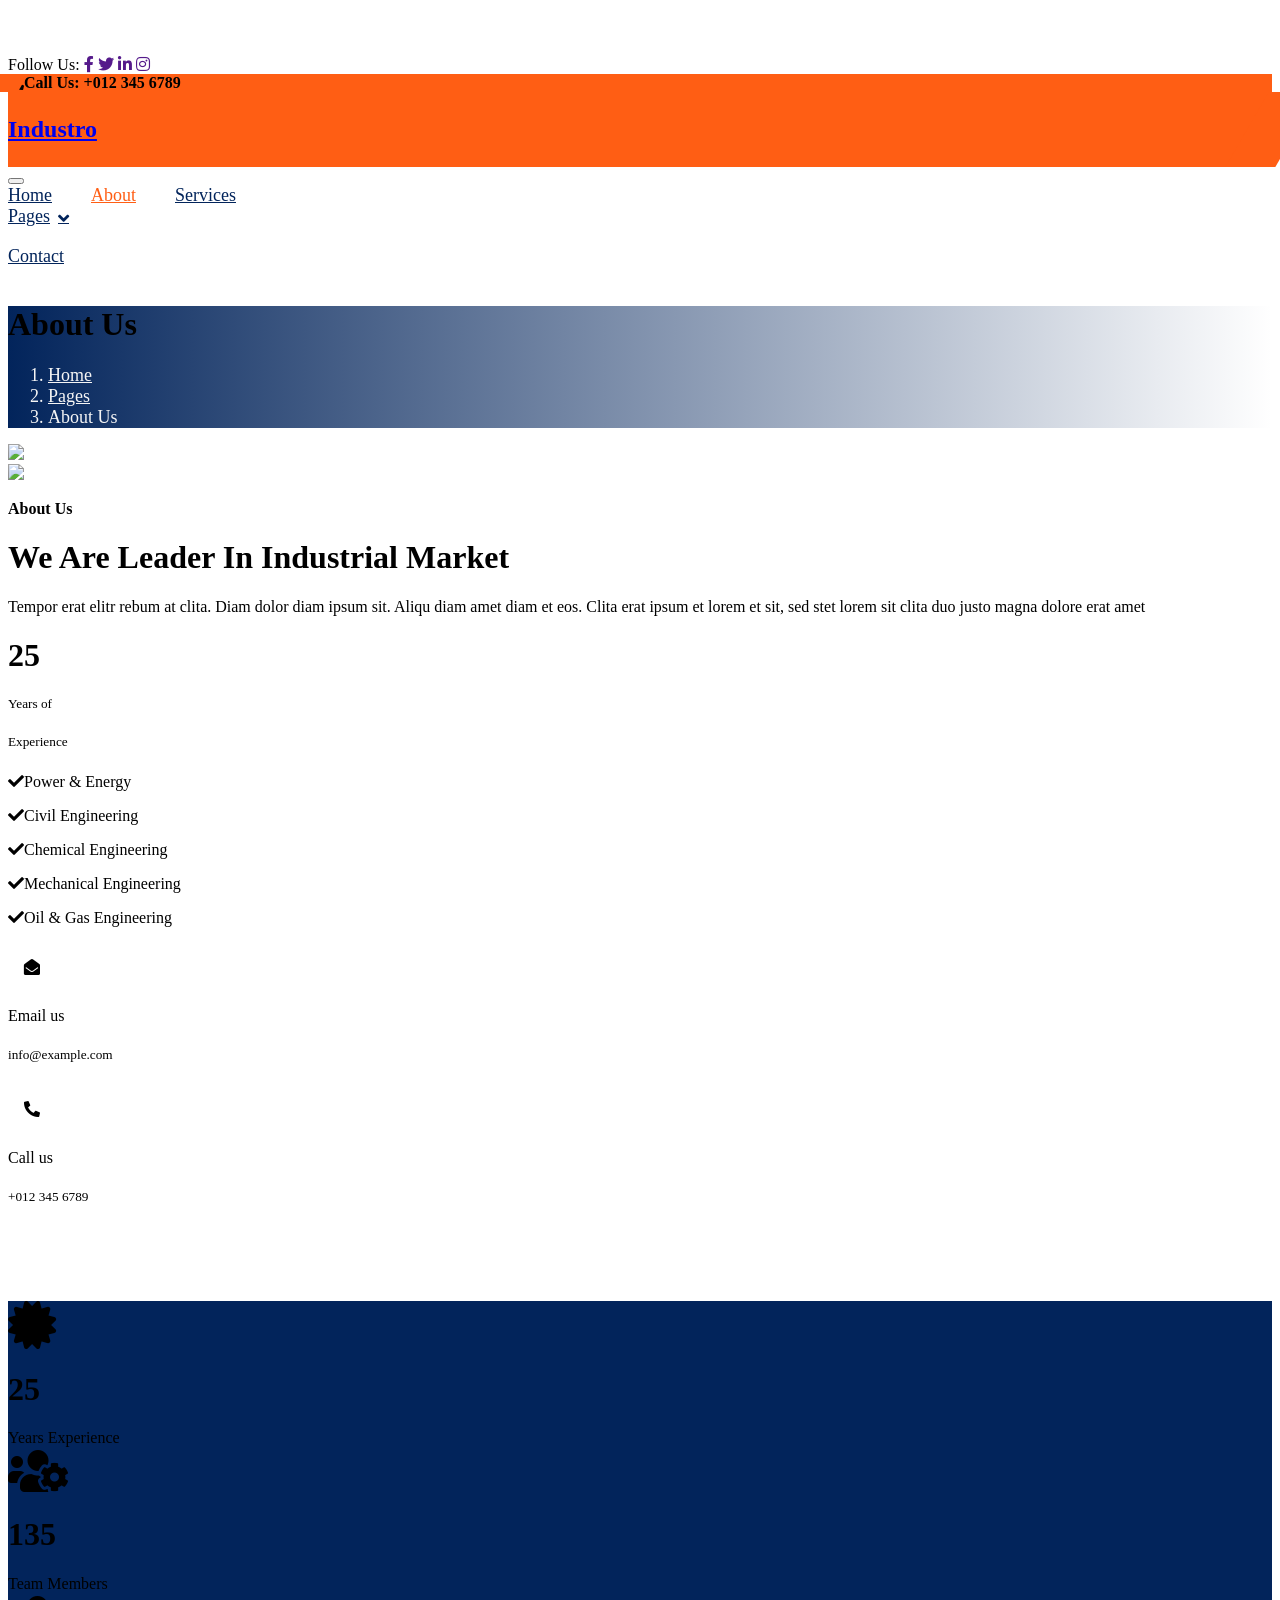
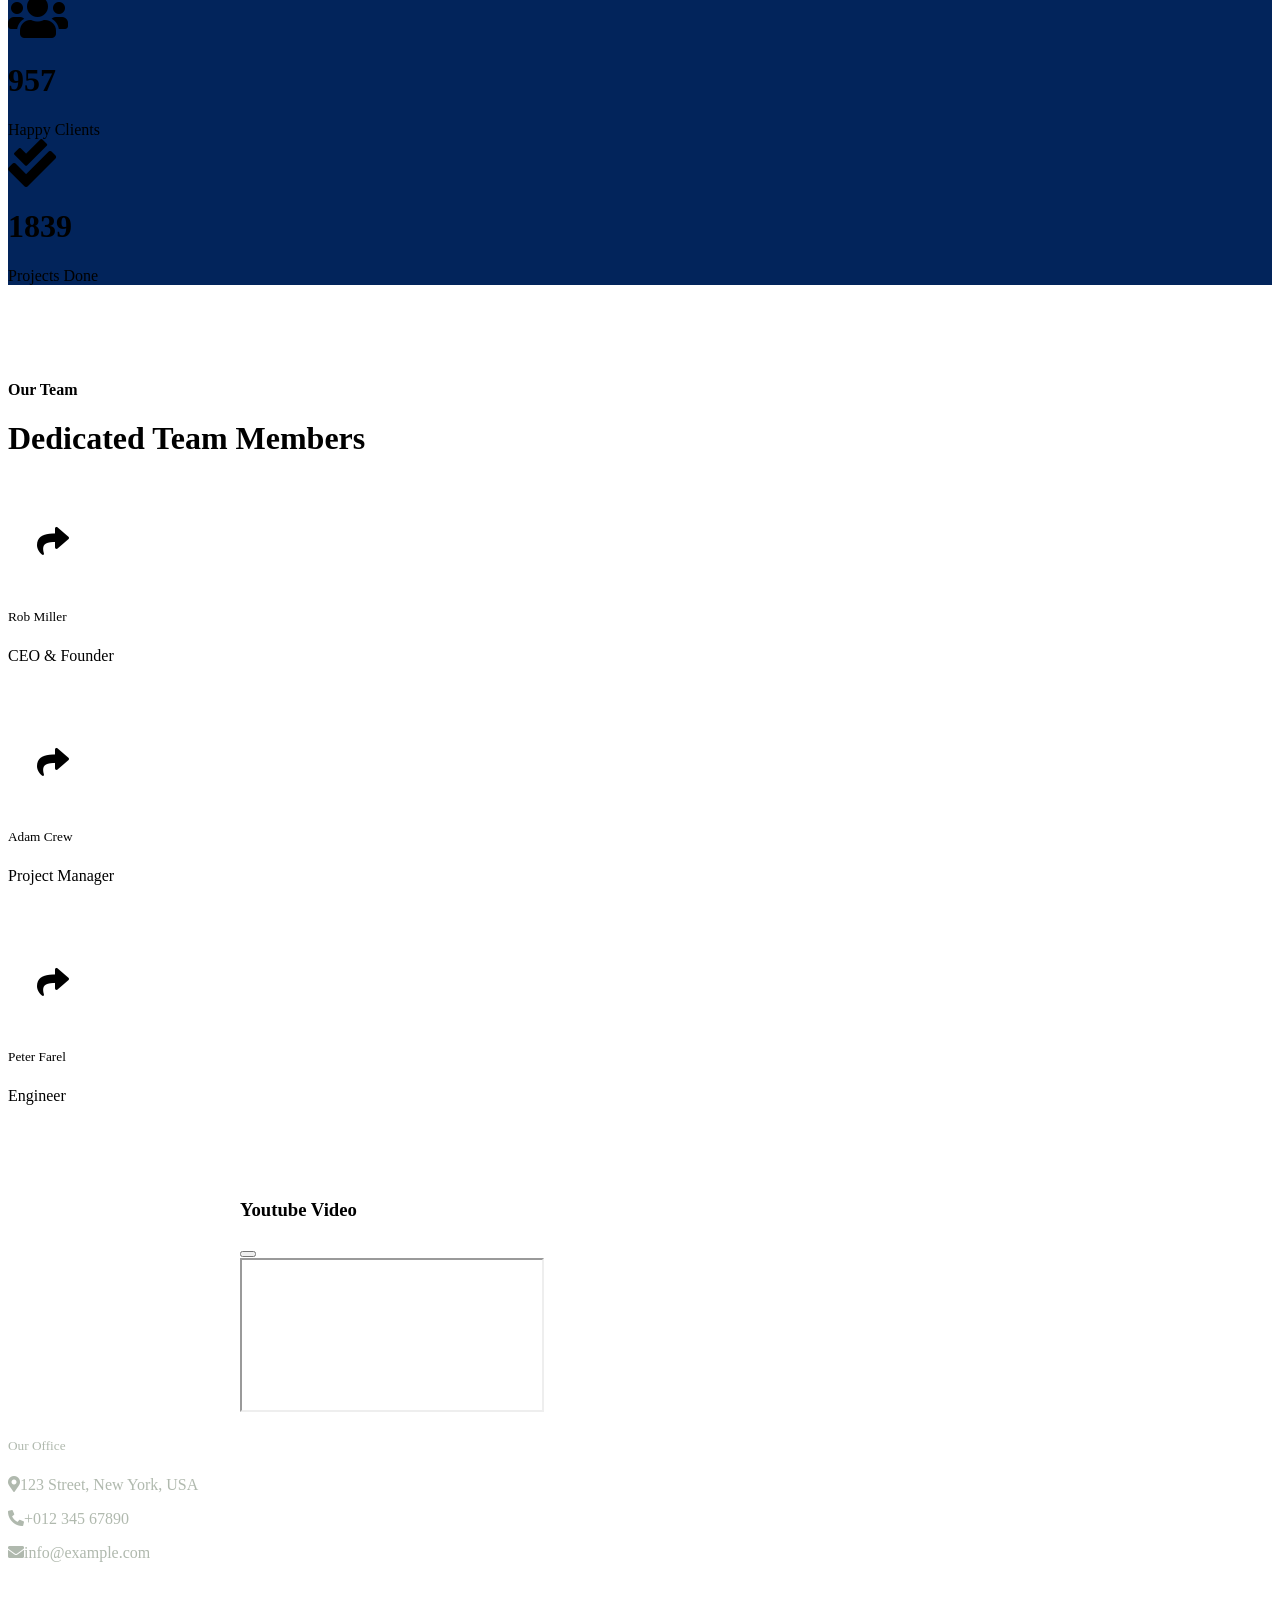
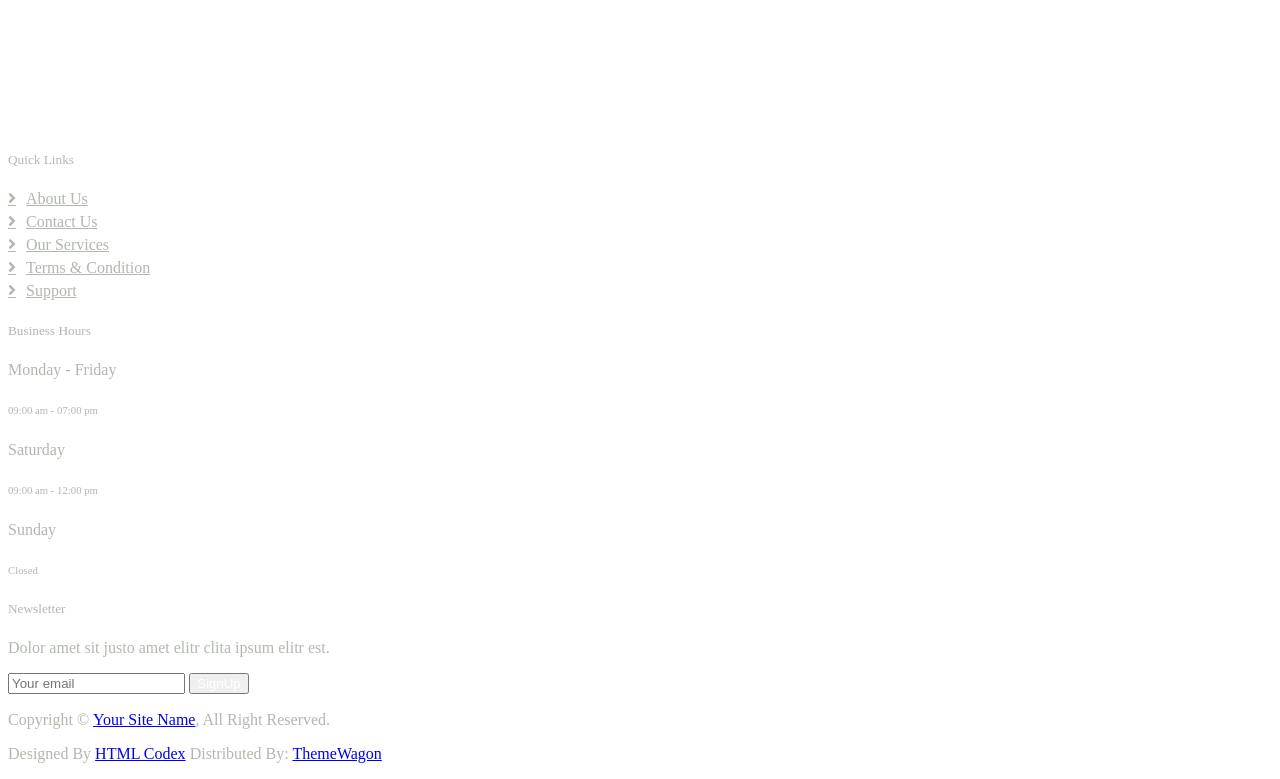
==== about.html @ 5563f203 "initialized website" ====
<!DOCTYPE html>
<html lang="en">

<head>
    <meta charset="utf-8">
    <title>Industro - Industrial HTML Template</title>
    <meta content="width=device-width, initial-scale=1.0" name="viewport">
    <meta content="" name="keywords">
    <meta content="" name="description">

    <!-- Favicon -->
    <link href="img/favicon.ico" rel="icon">

    <!-- Google Web Fonts -->
    <link rel="preconnect" href="https://fonts.googleapis.com">
    <link rel="preconnect" href="https://fonts.gstatic.com" crossorigin>
    <link
        href="https://fonts.googleapis.com/css2?family=Open+Sans:wght@400;500;600&family=Rubik:wght@500;600;700&display=swap"
        rel="stylesheet">

    <!-- Icon Font Stylesheet -->
    <link href="https://cdnjs.cloudflare.com/ajax/libs/font-awesome/5.10.0/css/all.min.css" rel="stylesheet">
    <link href="https://cdn.jsdelivr.net/npm/bootstrap-icons@1.4.1/font/bootstrap-icons.css" rel="stylesheet">

    <!-- Libraries Stylesheet -->
    <link href="lib/animate/animate.min.css" rel="stylesheet">
    <link href="lib/owlcarousel/assets/owl.carousel.min.css" rel="stylesheet">

    <!-- Customized Bootstrap Stylesheet -->
    <link href="css/bootstrap.min.css" rel="stylesheet">

    <!-- Template Stylesheet -->
    <link href="css/style.css" rel="stylesheet">
</head>

<body>
    <!-- Spinner Start -->
    <div id="spinner"
        class="show bg-white position-fixed translate-middle w-100 vh-100 top-50 start-50 d-flex align-items-center justify-content-center">
        <div class="spinner-border text-primary" role="status" style="width: 3rem; height: 3rem;"></div>
    </div>
    <!-- Spinner End -->


    <!-- Topbar Start -->
    <div class="container-fluid bg-dark px-0">
        <div class="row g-0 d-none d-lg-flex">
            <div class="col-lg-6 ps-5 text-start">
                <div class="h-100 d-inline-flex align-items-center text-white">
                    <span>Follow Us:</span>
                    <a class="btn btn-link text-light" href=""><i class="fab fa-facebook-f"></i></a>
                    <a class="btn btn-link text-light" href=""><i class="fab fa-twitter"></i></a>
                    <a class="btn btn-link text-light" href=""><i class="fab fa-linkedin-in"></i></a>
                    <a class="btn btn-link text-light" href=""><i class="fab fa-instagram"></i></a>
                </div>
            </div>
            <div class="col-lg-6 text-end">
                <div class="h-100 topbar-right d-inline-flex align-items-center text-white py-2 px-5">
                    <span class="fs-5 fw-bold me-2"><i class="fa fa-phone-alt me-2"></i>Call Us:</span>
                    <span class="fs-5 fw-bold">+012 345 6789</span>
                </div>
            </div>
        </div>
    </div>
    <!-- Topbar End -->


    <!-- Navbar Start -->
    <nav class="navbar navbar-expand-lg bg-white navbar-light sticky-top py-0 pe-5">
        <a href="index.html" class="navbar-brand ps-5 me-0">
            <h1 class="text-white m-0">Industro</h1>
        </a>
        <button type="button" class="navbar-toggler me-0" data-bs-toggle="collapse" data-bs-target="#navbarCollapse">
            <span class="navbar-toggler-icon"></span>
        </button>
        <div class="collapse navbar-collapse" id="navbarCollapse">
            <div class="navbar-nav ms-auto p-4 p-lg-0">
                <a href="index.html" class="nav-item nav-link">Home</a>
                <a href="about.html" class="nav-item nav-link active">About</a>
                <a href="service.html" class="nav-item nav-link">Services</a>
                <div class="nav-item dropdown">
                    <a href="#" class="nav-link dropdown-toggle" data-bs-toggle="dropdown">Pages</a>
                    <div class="dropdown-menu bg-light m-0">
                        <a href="project.html" class="dropdown-item">Projects</a>
                        <a href="feature.html" class="dropdown-item">Features</a>
                        <a href="team.html" class="dropdown-item">Our Team</a>
                        <a href="testimonial.html" class="dropdown-item">Testimonial</a>
                        <a href="404.html" class="dropdown-item">404 Page</a>
                    </div>
                </div>
                <a href="contact.html" class="nav-item nav-link">Contact</a>
            </div>
            <a href="" class="btn btn-primary px-3 d-none d-lg-block">Get A Quote</a>
        </div>
    </nav>
    <!-- Navbar End -->


    <!-- Page Header Start -->
    <div class="container-fluid page-header py-5 mb-5 wow fadeIn" data-wow-delay="0.1s">
        <div class="container py-5">
            <h1 class="display-3 text-white animated slideInRight">About Us</h1>
            <nav aria-label="breadcrumb">
                <ol class="breadcrumb animated slideInRight mb-0">
                    <li class="breadcrumb-item"><a href="#">Home</a></li>
                    <li class="breadcrumb-item"><a href="#">Pages</a></li>
                    <li class="breadcrumb-item active" aria-current="page">About Us</li>
                </ol>
            </nav>
        </div>
    </div>
    <!-- Page Header End -->


    <!-- About Start -->
    <div class="container-xxl py-5">
        <div class="container">
            <div class="row g-5">
                <div class="col-lg-6">
                    <div class="row gx-3 h-100">
                        <div class="col-6 align-self-start wow fadeInUp" data-wow-delay="0.1s">
                            <img class="img-fluid" src="img/about-1.jpg">
                        </div>
                        <div class="col-6 align-self-end wow fadeInDown" data-wow-delay="0.1s">
                            <img class="img-fluid" src="img/about-2.jpg">
                        </div>
                    </div>
                </div>
                <div class="col-lg-6 wow fadeIn" data-wow-delay="0.5s">
                    <p class="fw-medium text-uppercase text-primary mb-2">About Us</p>
                    <h1 class="display-5 mb-4">We Are Leader In Industrial Market</h1>
                    <p class="mb-4">Tempor erat elitr rebum at clita. Diam dolor diam ipsum sit. Aliqu diam amet diam et
                        eos. Clita erat ipsum et lorem et sit, sed stet lorem sit clita duo justo magna dolore erat amet
                    </p>
                    <div class="d-flex align-items-center mb-4">
                        <div class="flex-shrink-0 bg-primary p-4">
                            <h1 class="display-2">25</h1>
                            <h5 class="text-white">Years of</h5>
                            <h5 class="text-white">Experience</h5>
                        </div>
                        <div class="ms-4">
                            <p><i class="fa fa-check text-primary me-2"></i>Power & Energy</p>
                            <p><i class="fa fa-check text-primary me-2"></i>Civil Engineering</p>
                            <p><i class="fa fa-check text-primary me-2"></i>Chemical Engineering</p>
                            <p><i class="fa fa-check text-primary me-2"></i>Mechanical Engineering</p>
                            <p class="mb-0"><i class="fa fa-check text-primary me-2"></i>Oil & Gas Engineering</p>
                        </div>
                    </div>
                    <div class="row pt-2">
                        <div class="col-sm-6">
                            <div class="d-flex align-items-center">
                                <div class="flex-shrink-0 btn-lg-square rounded-circle bg-primary">
                                    <i class="fa fa-envelope-open text-white"></i>
                                </div>
                                <div class="ms-3">
                                    <p class="mb-2">Email us</p>
                                    <h5 class="mb-0">info@example.com</h5>
                                </div>
                            </div>
                        </div>
                        <div class="col-sm-6">
                            <div class="d-flex align-items-center">
                                <div class="flex-shrink-0 btn-lg-square rounded-circle bg-primary">
                                    <i class="fa fa-phone-alt text-white"></i>
                                </div>
                                <div class="ms-3">
                                    <p class="mb-2">Call us</p>
                                    <h5 class="mb-0">+012 345 6789</h5>
                                </div>
                            </div>
                        </div>
                    </div>
                </div>
            </div>
        </div>
    </div>
    <!-- About End -->


    <!-- Facts Start -->
    <div class="container-fluid facts my-5 p-5">
        <div class="row g-5">
            <div class="col-md-6 col-xl-3 wow fadeIn" data-wow-delay="0.1s">
                <div class="text-center border p-5">
                    <i class="fa fa-certificate fa-3x text-white mb-3"></i>
                    <h1 class="display-2 text-primary mb-0" data-toggle="counter-up">25</h1>
                    <span class="fs-5 fw-semi-bold text-white">Years Experience</span>
                </div>
            </div>
            <div class="col-md-6 col-xl-3 wow fadeIn" data-wow-delay="0.3s">
                <div class="text-center border p-5">
                    <i class="fa fa-users-cog fa-3x text-white mb-3"></i>
                    <h1 class="display-2 text-primary mb-0" data-toggle="counter-up">135</h1>
                    <span class="fs-5 fw-semi-bold text-white">Team Members</span>
                </div>
            </div>
            <div class="col-md-6 col-xl-3 wow fadeIn" data-wow-delay="0.5s">
                <div class="text-center border p-5">
                    <i class="fa fa-users fa-3x text-white mb-3"></i>
                    <h1 class="display-2 text-primary mb-0" data-toggle="counter-up">957</h1>
                    <span class="fs-5 fw-semi-bold text-white">Happy Clients</span>
                </div>
            </div>
            <div class="col-md-6 col-xl-3 wow fadeIn" data-wow-delay="0.7s">
                <div class="text-center border p-5">
                    <i class="fa fa-check-double fa-3x text-white mb-3"></i>
                    <h1 class="display-2 text-primary mb-0" data-toggle="counter-up">1839</h1>
                    <span class="fs-5 fw-semi-bold text-white">Projects Done</span>
                </div>
            </div>
        </div>
    </div>
    <!-- Facts End -->


    <!-- Team Start -->
    <div class="container-xxl py-5">
        <div class="container">
            <div class="text-center mx-auto wow fadeInUp" data-wow-delay="0.1s" style="max-width: 600px;">
                <p class="fw-medium text-uppercase text-primary mb-2">Our Team</p>
                <h1 class="display-5 mb-5">Dedicated Team Members</h1>
            </div>
            <div class="row g-4">
                <div class="col-lg-4 col-md-6 wow fadeInUp" data-wow-delay="0.1s">
                    <div class="team-item">
                        <img class="img-fluid" src="img/team-1.jpg" alt="">
                        <div class="d-flex">
                            <div class="flex-shrink-0 btn-square bg-primary" style="width: 90px; height: 90px;">
                                <i class="fa fa-2x fa-share text-white"></i>
                            </div>
                            <div class="position-relative overflow-hidden bg-light d-flex flex-column justify-content-center w-100 ps-4"
                                style="height: 90px;">
                                <h5>Rob Miller</h5>
                                <span class="text-primary">CEO & Founder</span>
                                <div class="team-social">
                                    <a class="btn btn-square btn-dark rounded-circle mx-1" href=""><i
                                            class="fab fa-facebook-f"></i></a>
                                    <a class="btn btn-square btn-dark rounded-circle mx-1" href=""><i
                                            class="fab fa-twitter"></i></a>
                                    <a class="btn btn-square btn-dark rounded-circle mx-1" href=""><i
                                            class="fab fa-instagram"></i></a>
                                </div>
                            </div>
                        </div>
                    </div>
                </div>
                <div class="col-lg-4 col-md-6 wow fadeInUp" data-wow-delay="0.3s">
                    <div class="team-item">
                        <img class="img-fluid" src="img/team-2.jpg" alt="">
                        <div class="d-flex">
                            <div class="flex-shrink-0 btn-square bg-primary" style="width: 90px; height: 90px;">
                                <i class="fa fa-2x fa-share text-white"></i>
                            </div>
                            <div class="position-relative overflow-hidden bg-light d-flex flex-column justify-content-center w-100 ps-4"
                                style="height: 90px;">
                                <h5>Adam Crew</h5>
                                <span class="text-primary">Project Manager</span>
                                <div class="team-social">
                                    <a class="btn btn-square btn-dark rounded-circle mx-1" href=""><i
                                            class="fab fa-facebook-f"></i></a>
                                    <a class="btn btn-square btn-dark rounded-circle mx-1" href=""><i
                                            class="fab fa-twitter"></i></a>
                                    <a class="btn btn-square btn-dark rounded-circle mx-1" href=""><i
                                            class="fab fa-instagram"></i></a>
                                </div>
                            </div>
                        </div>
                    </div>
                </div>
                <div class="col-lg-4 col-md-6 wow fadeInUp" data-wow-delay="0.5s">
                    <div class="team-item">
                        <img class="img-fluid" src="img/team-3.jpg" alt="">
                        <div class="d-flex">
                            <div class="flex-shrink-0 btn-square bg-primary" style="width: 90px; height: 90px;">
                                <i class="fa fa-2x fa-share text-white"></i>
                            </div>
                            <div class="position-relative overflow-hidden bg-light d-flex flex-column justify-content-center w-100 ps-4"
                                style="height: 90px;">
                                <h5>Peter Farel</h5>
                                <span class="text-primary">Engineer</span>
                                <div class="team-social">
                                    <a class="btn btn-square btn-dark rounded-circle mx-1" href=""><i
                                            class="fab fa-facebook-f"></i></a>
                                    <a class="btn btn-square btn-dark rounded-circle mx-1" href=""><i
                                            class="fab fa-twitter"></i></a>
                                    <a class="btn btn-square btn-dark rounded-circle mx-1" href=""><i
                                            class="fab fa-instagram"></i></a>
                                </div>
                            </div>
                        </div>
                    </div>
                </div>
            </div>
        </div>
    </div>
    <!-- Team End -->


    <!-- Video Modal Start -->
    <div class="modal modal-video fade" id="videoModal" tabindex="-1" aria-labelledby="exampleModalLabel"
        aria-hidden="true">
        <div class="modal-dialog">
            <div class="modal-content rounded-0">
                <div class="modal-header">
                    <h3 class="modal-title" id="exampleModalLabel">Youtube Video</h3>
                    <button type="button" class="btn-close" data-bs-dismiss="modal" aria-label="Close"></button>
                </div>
                <div class="modal-body">
                    <!-- 16:9 aspect ratio -->
                    <div class="ratio ratio-16x9">
                        <iframe class="embed-responsive-item" src="" id="video" allowfullscreen
                            allowscriptaccess="always" allow="autoplay"></iframe>
                    </div>
                </div>
            </div>
        </div>
    </div>
    <!-- Video Modal End -->


    <!-- Footer Start -->
    <div class="container-fluid bg-dark footer mt-5 py-5 wow fadeIn" data-wow-delay="0.1s">
        <div class="container py-5">
            <div class="row g-5">
                <div class="col-lg-3 col-md-6">
                    <h5 class="text-white mb-4">Our Office</h5>
                    <p class="mb-2"><i class="fa fa-map-marker-alt me-3"></i>123 Street, New York, USA</p>
                    <p class="mb-2"><i class="fa fa-phone-alt me-3"></i>+012 345 67890</p>
                    <p class="mb-2"><i class="fa fa-envelope me-3"></i>info@example.com</p>
                    <div class="d-flex pt-3">
                        <a class="btn btn-square btn-primary rounded-circle me-2" href=""><i
                                class="fab fa-twitter"></i></a>
                        <a class="btn btn-square btn-primary rounded-circle me-2" href=""><i
                                class="fab fa-facebook-f"></i></a>
                        <a class="btn btn-square btn-primary rounded-circle me-2" href=""><i
                                class="fab fa-youtube"></i></a>
                        <a class="btn btn-square btn-primary rounded-circle me-2" href=""><i
                                class="fab fa-linkedin-in"></i></a>
                    </div>
                </div>
                <div class="col-lg-3 col-md-6">
                    <h5 class="text-white mb-4">Quick Links</h5>
                    <a class="btn btn-link" href="">About Us</a>
                    <a class="btn btn-link" href="">Contact Us</a>
                    <a class="btn btn-link" href="">Our Services</a>
                    <a class="btn btn-link" href="">Terms & Condition</a>
                    <a class="btn btn-link" href="">Support</a>
                </div>
                <div class="col-lg-3 col-md-6">
                    <h5 class="text-white mb-4">Business Hours</h5>
                    <p class="mb-1">Monday - Friday</p>
                    <h6 class="text-light">09:00 am - 07:00 pm</h6>
                    <p class="mb-1">Saturday</p>
                    <h6 class="text-light">09:00 am - 12:00 pm</h6>
                    <p class="mb-1">Sunday</p>
                    <h6 class="text-light">Closed</h6>
                </div>
                <div class="col-lg-3 col-md-6">
                    <h5 class="text-white mb-4">Newsletter</h5>
                    <p>Dolor amet sit justo amet elitr clita ipsum elitr est.</p>
                    <div class="position-relative w-100">
                        <input class="form-control bg-transparent w-100 py-3 ps-4 pe-5" type="text"
                            placeholder="Your email">
                        <button type="button"
                            class="btn btn-primary py-2 position-absolute top-0 end-0 mt-2 me-2">SignUp</button>
                    </div>
                </div>
            </div>
        </div>
    </div>
    <!-- Footer End -->


    <!-- Copyright Start -->
    <div class="container-fluid copyright bg-dark py-4">
        <div class="container text-center">
            <p class="mb-2">Copyright &copy; <a class="fw-semi-bold" href="#">Your Site Name</a>, All Right Reserved.
            </p>
            <!--/*** This template is free as long as you keep the footer author’s credit link/attribution link/backlink. If you'd like to use the template without the footer author’s credit link/attribution link/backlink, you can purchase the Credit Removal License from "https://htmlcodex.com/credit-removal". Thank you for your support. ***/-->
            <p class="mb-0">Designed By <a class="fw-semi-bold" href="https://htmlcodex.com">HTML Codex</a> Distributed
                By: <a href="https://themewagon.com">ThemeWagon</a> </p>
        </div>
    </div>
    <!-- Copyright End -->


    <!-- Back to Top -->
    <a href="#" class="btn btn-lg btn-primary btn-lg-square rounded-circle back-to-top"><i
            class="bi bi-arrow-up"></i></a>


    <!-- JavaScript Libraries -->
    <script src="https://code.jquery.com/jquery-3.4.1.min.js"></script>
    <script src="https://cdn.jsdelivr.net/npm/bootstrap@5.0.0/dist/js/bootstrap.bundle.min.js"></script>
    <script src="lib/wow/wow.min.js"></script>
    <script src="lib/easing/easing.min.js"></script>
    <script src="lib/waypoints/waypoints.min.js"></script>
    <script src="lib/owlcarousel/owl.carousel.min.js"></script>
    <script src="lib/counterup/counterup.min.js"></script>

    <!-- Template Javascript -->
    <script src="js/main.js"></script>
</body>

</html>
---- css/style.css ----
/********** Template CSS **********/
:root {
    --primary: #FF5E14;
    --secondary: #5F656F;
    --light: #F5F5F5;
    --dark: #02245B;
}

.back-to-top {
    position: fixed;
    display: none;
    right: 30px;
    bottom: 30px;
    z-index: 99;
}

h1,
h2,
.h1,
.h2,
.fw-bold {
    font-weight: 700 !important;
}

h3,
h4,
.h3,
.h4,
.fw-medium {
    font-weight: 600 !important;
}

h5,
h6,
.h5,
.h6,
.fw-semi-bold {
    font-weight: 500 !important;
}


/*** Spinner ***/
#spinner {
    opacity: 0;
    visibility: hidden;
    transition: opacity .5s ease-out, visibility 0s linear .5s;
    z-index: 99999;
}

#spinner.show {
    transition: opacity .5s ease-out, visibility 0s linear 0s;
    visibility: visible;
    opacity: 1;
}


/*** Button ***/
.btn {
    transition: .5s;
    font-weight: 500;
}

.btn-primary,
.btn-outline-primary:hover {
    color: #FFFFFF;
}

.btn-square {
    width: 38px;
    height: 38px;
}

.btn-sm-square {
    width: 32px;
    height: 32px;
}

.btn-lg-square {
    width: 48px;
    height: 48px;
}

.btn-square,
.btn-sm-square,
.btn-lg-square {
    padding: 0;
    display: flex;
    align-items: center;
    justify-content: center;
    font-weight: normal;
}


.topbar-right {
    position: relative;
    background: var(--primary);
}

.topbar-right::before {
    position: absolute;
    content: "";
    width: 30px;
    height: 100%;
    top: 0;
    left: -15px;
    transform: skewX(-30deg);
    background-color: var(--primary);
}


/*** Navbar ***/
.navbar.sticky-top {
    top: -100px;
    transition: .5s;
}

.navbar .navbar-brand {
    position: relative;
    padding-right: 50px;
    height: 75px;
    display: flex;
    align-items: center;
    background: var(--primary);
}

.navbar .navbar-brand::after {
    position: absolute;
    content: "";
    width: 50px;
    height: 100%;
    top: 0;
    right: -25px;
    transform: skewX(-30deg);
    background-color: var(--primary);
}

.navbar .navbar-nav .nav-link {
    margin-right: 35px;
    padding: 20px 0;
    color: var(--dark);
    font-size: 18px;
    font-weight: 500;
    outline: none;
}

.navbar .navbar-nav .nav-link:hover,
.navbar .navbar-nav .nav-link.active {
    color: var(--primary);
}

.navbar .dropdown-toggle::after {
    border: none;
    content: "\f107";
    font-family: "Font Awesome 5 Free";
    font-weight: 900;
    vertical-align: middle;
    margin-left: 8px;
}

@media (max-width: 991.98px) {
    .navbar .navbar-nav .nav-link  {
        margin-right: 0;
        padding: 10px 0;
    }

    .navbar .navbar-nav {
        border-top: 1px solid #EEEEEE;
    }
}

@media (min-width: 992px) {
    .navbar .nav-item .dropdown-menu {
        display: block;
        border: none;
        margin-top: 0;
        top: 150%;
        opacity: 0;
        visibility: hidden;
        transition: .5s;
    }

    .navbar .nav-item:hover .dropdown-menu {
        top: 100%;
        visibility: visible;
        transition: .5s;
        opacity: 1;
    }
}


/*** Header ***/
.carousel-caption {
    top: 0;
    left: 0;
    right: 0;
    bottom: 0;
    display: flex;
    align-items: center;
    background: linear-gradient(to right, rgba(2, 36, 91, 1) 0%, rgba(2, 36, 91, 0) 100%);
    z-index: 1;
}

.carousel-control-prev,
.carousel-control-next {
    width: 15%;
}

.carousel-control-prev-icon,
.carousel-control-next-icon {
    width: 3.5rem;
    height: 3.5rem;
    background-color: var(--primary);
    border: 15px solid var(--primary);
    border-radius: 3.5rem;
}

@media (max-width: 768px) {
    #header-carousel .carousel-item {
        position: relative;
        min-height: 450px;
    }
    
    #header-carousel .carousel-item img {
        position: absolute;
        width: 100%;
        height: 100%;
        object-fit: cover;
    }
}

.page-header {
    background: linear-gradient(to right, rgba(2, 36, 91, 1) 0%, rgba(2, 36, 91, 0) 100%), url(../img/carousel-2.jpg) center center no-repeat;
    background-size: cover;
}

.page-header .breadcrumb-item+.breadcrumb-item::before {
    color: var(--light);
}

.page-header .breadcrumb-item,
.page-header .breadcrumb-item a {
    font-size: 18px;
    color: var(--light);
}


/*** Facts ***/
.facts {
    position: relative;
    margin: 6rem 0;
    background: var(--dark);
}

.facts .border {
    border-color: rgba(255, 255, 255, .1) !important;
}


/*** Features ***/
.btn-play {
    position: absolute;
    top: 50%;
    right: -30px;
    transform: translateY(-50%);
    display: block;
    box-sizing: content-box;
    width: 16px;
    height: 26px;
    border-radius: 100%;
    border: none;
    outline: none !important;
    padding: 18px 20px 20px 28px;
    background: var(--primary);
}

@media (max-width: 992px) {
    .btn-play {
        left: 50%;
        right: auto;
        transform: translate(-50%, -50%);
    }
}

.btn-play:before {
    content: "";
    position: absolute;
    z-index: 0;
    left: 50%;
    top: 50%;
    transform: translateX(-50%) translateY(-50%);
    display: block;
    width: 60px;
    height: 60px;
    background: var(--primary);
    border-radius: 100%;
    animation: pulse-border 1500ms ease-out infinite;
}

.btn-play:after {
    content: "";
    position: absolute;
    z-index: 1;
    left: 50%;
    top: 50%;
    transform: translateX(-50%) translateY(-50%);
    display: block;
    width: 60px;
    height: 60px;
    background: var(--primary);
    border-radius: 100%;
    transition: all 200ms;
}

.btn-play span {
    display: block;
    position: relative;
    z-index: 3;
    width: 0;
    height: 0;
    left: -1px;
    border-left: 16px solid #FFFFFF;
    border-top: 11px solid transparent;
    border-bottom: 11px solid transparent;
}

@keyframes pulse-border {
    0% {
        transform: translateX(-50%) translateY(-50%) translateZ(0) scale(1);
        opacity: 1;
    }

    100% {
        transform: translateX(-50%) translateY(-50%) translateZ(0) scale(2);
        opacity: 0;
    }
}

.modal-video .modal-dialog {
    position: relative;
    max-width: 800px;
    margin: 60px auto 0 auto;
}

.modal-video .modal-body {
    position: relative;
    padding: 0px;
}

.modal-video .close {
    position: absolute;
    width: 30px;
    height: 30px;
    right: 0px;
    top: -30px;
    z-index: 999;
    font-size: 30px;
    font-weight: normal;
    color: #FFFFFF;
    background: #000000;
    opacity: 1;
}


/*** Service ***/
.service-item {
    position: relative;
    margin: 65px 0 25px 0;
    box-shadow: 0 0 45px rgba(0, 0, 0, .07);
}

.service-item .service-img {
    position: absolute;
    padding: 12px;
    width: 130px;
    height: 130px;
    top: -65px;
    left: 50%;
    transform: translateX(-50%);
    background: #FFFFFF;
    box-shadow: 0 0 45px rgba(0, 0, 0, .09);
    z-index: 2;
}

.service-item .service-detail {
    position: absolute;
    width: 100%;
    height: 100%;
    top: 0;
    left: 0;
    overflow: hidden;
    z-index: 1;
}

.service-item .service-title {
    position: absolute;
    padding: 65px 30px 25px 30px;
    width: 100%;
    height: 100%;
    top: 0;
    left: 0;
    display: flex;
    flex-direction: column;
    align-items: center;
    justify-content: center;
    text-align: center;
    background: #FFFFFF;
    transition: .5s;
}

.service-item:hover .service-title {
    top: -100%;
}

.service-item .service-text {
    position: absolute;
    overflow: hidden;
    padding: 65px 30px 25px 30px;
    width: 100%;
    height: 100%;
    top: 100%;
    left: 0;
    display: flex;
    align-items: center;
    text-align: center;
    background: rgba(2, 36, 91, .7);
    transition: .5s;
}

.service-item:hover .service-text {
    top: 0;
}

.service-item .service-text::before {
    position: absolute;
    content: "";
    width: 100%;
    height: 100px;
    top: -100%;
    left: 0;
    transform: skewY(-12deg);
    background: #FFFFFF;
    transition: .5s;
}

.service-item:hover .service-text::before {
    top: -55px;
}

.service-item .btn {
    position: absolute;
    width: 130px;
    height: 50px;
    left: 50%;
    bottom: -25px;
    transform: translateX(-50%);
    display: flex;
    align-items: center;
    justify-content: center;
    color: var(--secondary);
    background: #FFFFFF;
    border: none;
    box-shadow: 0 0 45px rgba(0, 0, 0, .09);
    z-index: 2;
}

.service-item .btn:hover {
    color: #FFFFFF;
    background: var(--primary);
}


/*** Project ***/
.project-carousel {
    position: relative;
    background: var(--dark);
}

.project-item {
    position: relative;
    display: block;
}

.project-item img {
    transition: .5s;
}

.project-item:hover img,
.project-carousel .owl-item.center img {
    margin-top: -60px;
}

.project-item .project-title {
    position: absolute;
    padding: 0 15px;
    width: 100%;
    height: 80px;
    bottom: -110px;
    left: 0;
    display: flex;
    align-items: center;
    justify-content: center;
    text-align: center;
    background: var(--dark);
    transition: .5s;
}

.project-item:hover .project-title,
.project-carousel .owl-item.center .project-title  {
    bottom: -60px;
}

.project-item .project-title::before {
    position: absolute;
    content: "";
    width: 100%;
    height: 30px;
    top: -15px;
    left: 0;
    transform: skewY(-5deg);
    background: var(--dark);
    transition: .5s;
}

.project-carousel .owl-nav {
    position: absolute;
    width: 100%;
    height: 45px;
    top: 50%;
    left: 0;
    transform: translateY(-50%);
    display: flex;
    justify-content: space-between;
    transition: .5s;
    opacity: 0;
    z-index: 1;
}

.project-carousel:hover .owl-nav {
    opacity: 1;
}

.project-carousel .owl-nav .owl-prev,
.project-carousel .owl-nav .owl-next {
    margin: 0 30px;
    width: 45px;
    height: 45px;
    display: flex;
    align-items: center;
    justify-content: center;
    color: #FFFFFF;
    background: var(--primary);
    border-radius: 45px;
    font-size: 22px;
    transition: .5s;
}


/*** Team ***/
.team-item .team-social {
    position: absolute;
    width: 100%;
    height: 100%;
    top: 0;
    left: -100%;
    display: flex;
    align-items: center;
    background: var(--primary);
    transition: .5s;
}

.team-item:hover .team-social {
    left: 0;
}


/*** Testimonial ***/
.testimonial-carousel::before {
    position: absolute;
    content: "";
    top: 0;
    left: 0;
    height: 100%;
    width: 0;
    background: linear-gradient(to right, rgba(255, 255, 255, 1) 0%, rgba(255, 255, 255, 0) 100%);
    z-index: 1;
}

.testimonial-carousel::after {
    position: absolute;
    content: "";
    top: 0;
    right: 0;
    height: 100%;
    width: 0;
    background: linear-gradient(to left, rgba(255, 255, 255, 1) 0%, rgba(255, 255, 255, 0) 100%);
    z-index: 1;
}

@media (min-width: 768px) {
    .testimonial-carousel::before,
    .testimonial-carousel::after {
        width: 200px;
    }
}

@media (min-width: 992px) {
    .testimonial-carousel::before,
    .testimonial-carousel::after {
        width: 300px;
    }
}

.testimonial-carousel .owl-nav {
    position: absolute;
    width: 350px;
    top: 20px;
    left: 50%;
    transform: translateX(-50%);
    display: flex;
    justify-content: space-between;
    opacity: 0;
    transition: .5s;
    z-index: 1;
}

.testimonial-carousel:hover .owl-nav {
    width: 300px;
    opacity: 1;
}

.testimonial-carousel .owl-nav .owl-prev,
.testimonial-carousel .owl-nav .owl-next {
    position: relative;
    color: var(--primary);
    font-size: 45px;
    transition: .5s;
}

.testimonial-carousel .owl-nav .owl-prev:hover,
.testimonial-carousel .owl-nav .owl-next:hover {
    color: var(--dark);
}

.testimonial-carousel .testimonial-img img {
    width: 100px;
    height: 100px;
}

.testimonial-carousel .testimonial-img .btn-square {
    position: absolute;
    bottom: -19px;
    left: 50%;
    transform: translateX(-50%);
}

.testimonial-carousel .owl-item .testimonial-text {
    margin-bottom: 30px;
    box-shadow: 0 0 45px rgba(0, 0, 0, .08);
    transform: scale(.8);
    transition: .5s;
}

.testimonial-carousel .owl-item.center .testimonial-text {
    transform: scale(1);
}


/*** Footer ***/
.footer {
    color: #B0B9AE;
}

.footer .btn.btn-link {
    display: block;
    margin-bottom: 5px;
    padding: 0;
    text-align: left;
    color: #B0B9AE;
    font-weight: normal;
    text-transform: capitalize;
    transition: .3s;
}

.footer .btn.btn-link::before {
    position: relative;
    content: "\f105";
    font-family: "Font Awesome 5 Free";
    font-weight: 900;
    margin-right: 10px;
}

.footer .btn.btn-link:hover {
    color: var(--light);
    letter-spacing: 1px;
    box-shadow: none;
}

.copyright {
    color: #B0B9AE;
    border-top: 1px solid rgba(255, 255, 255, .1);
}
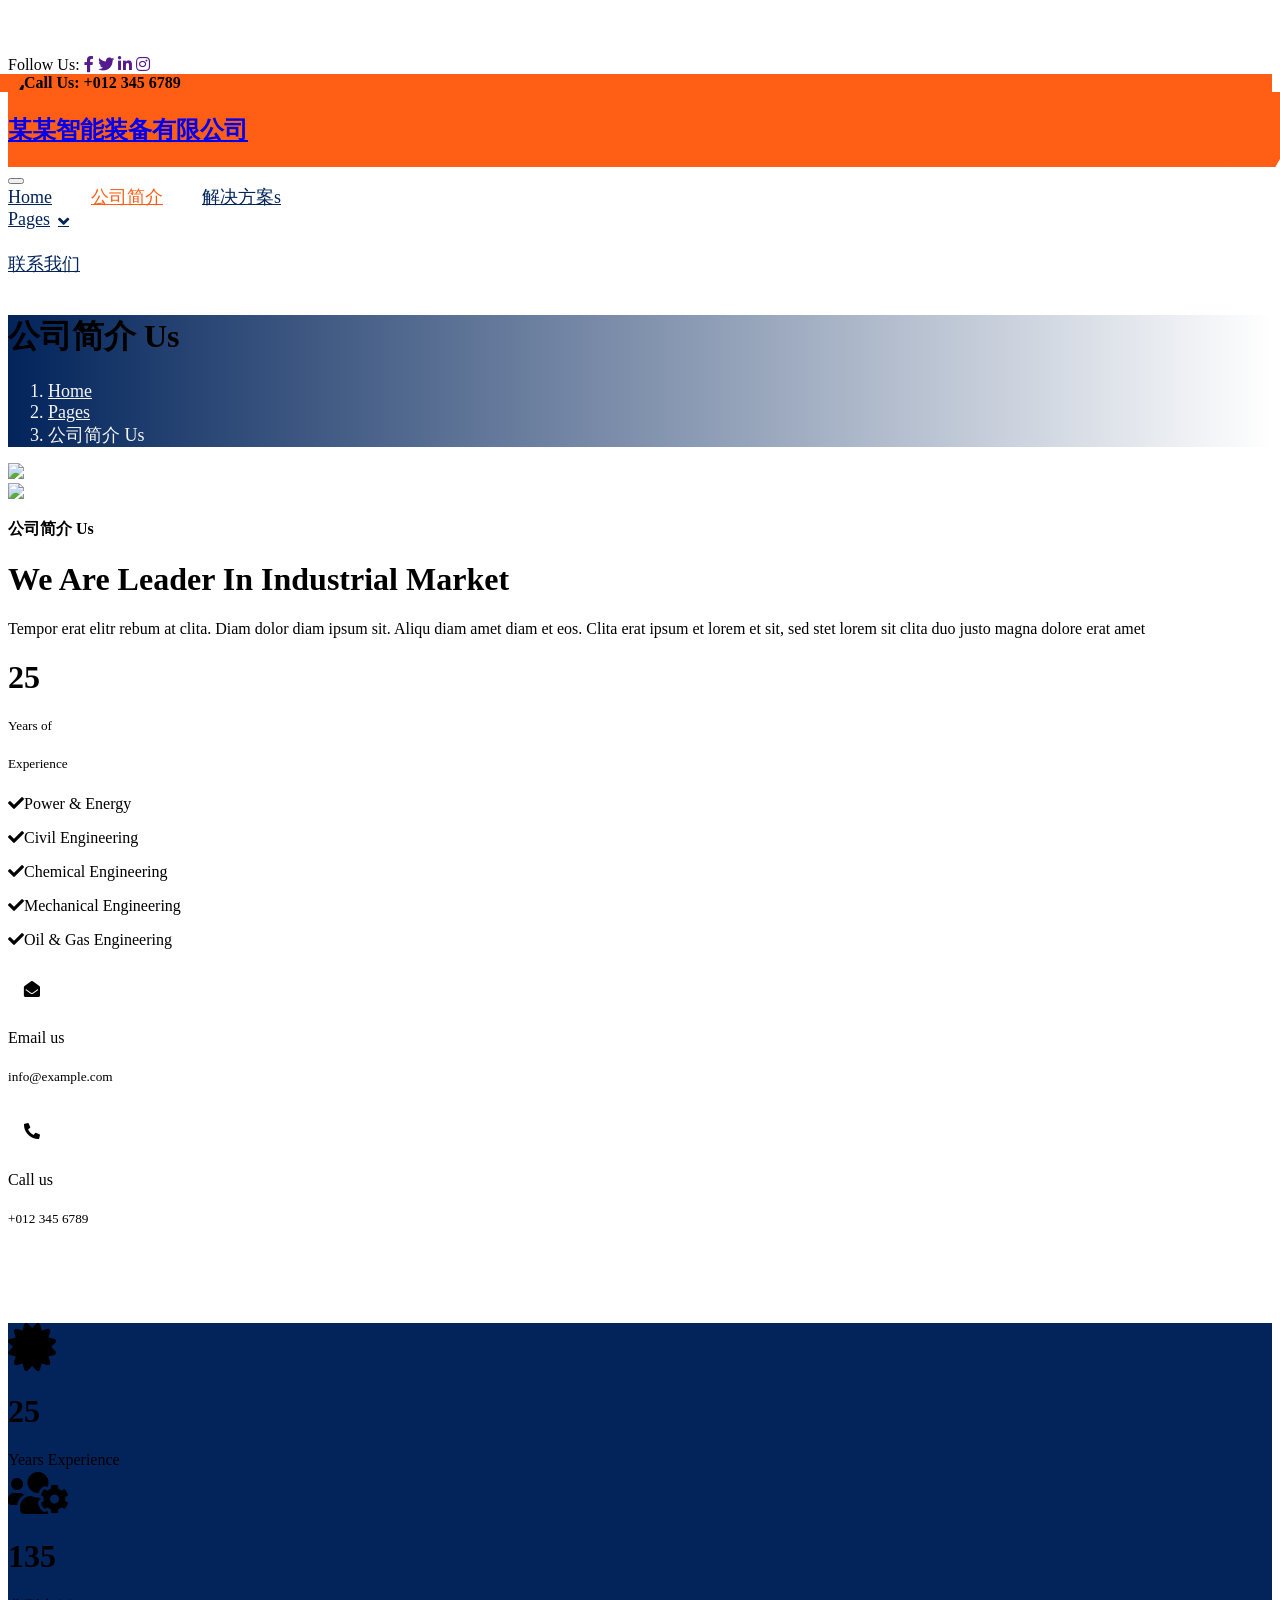
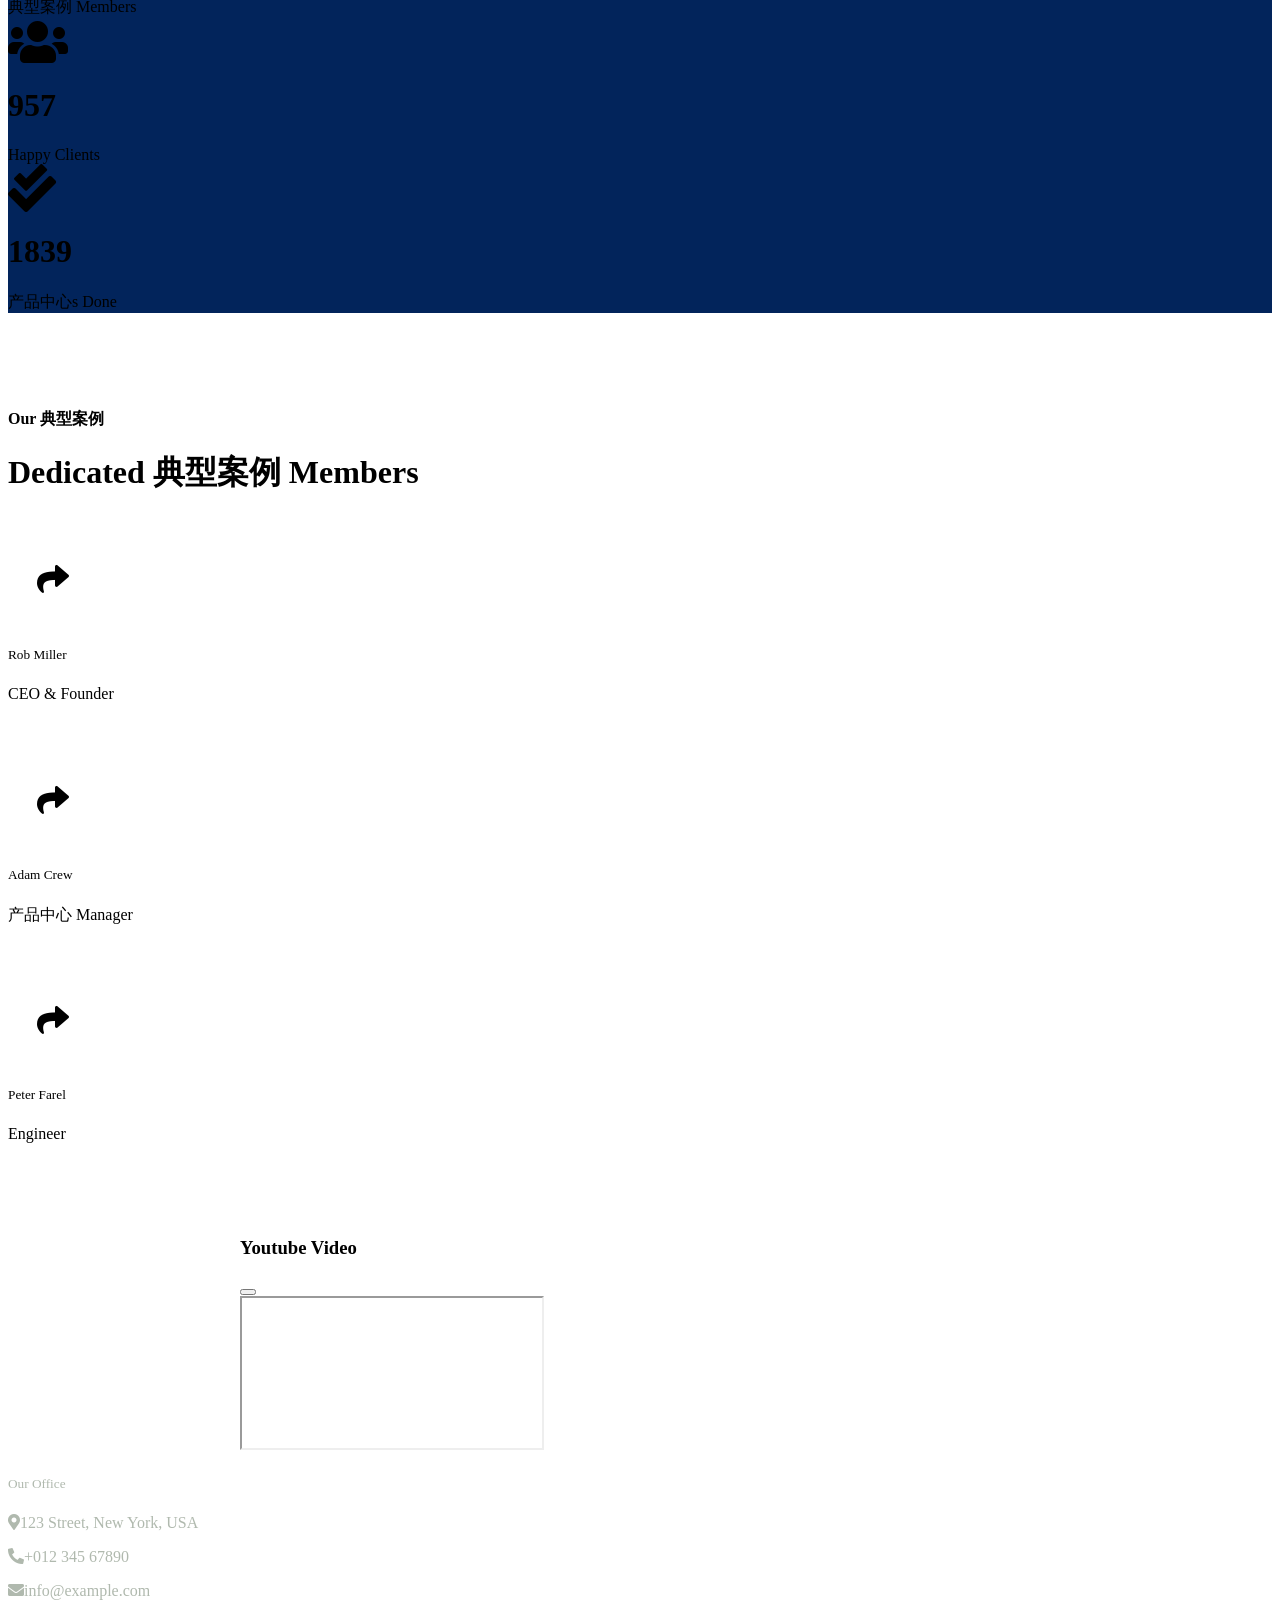
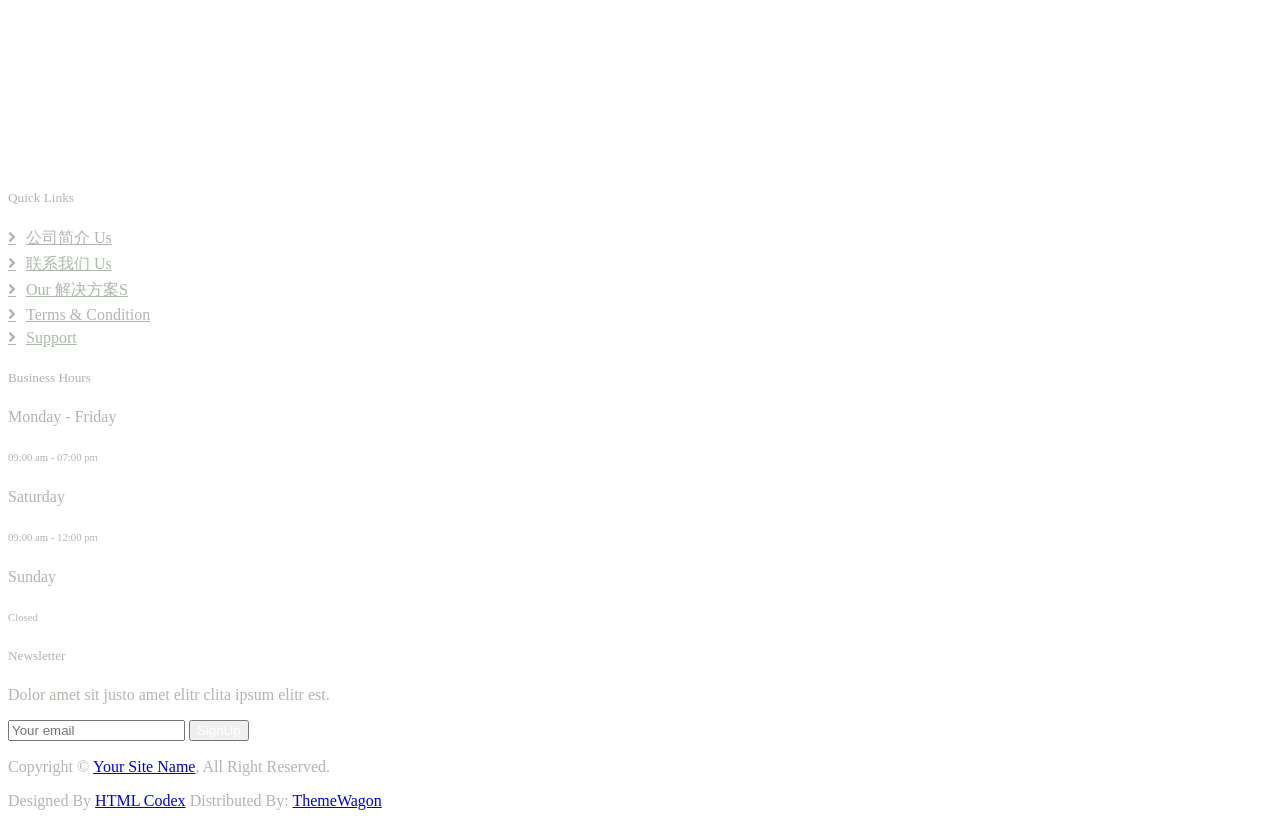
==== commit e623e1fd: "commit" ====
--- a/about.html
+++ b/about.html
@@ -3,7 +3,7 @@
 
 <head>
     <meta charset="utf-8">
-    <title>Industro - Industrial HTML Template</title>
+    <title>某某智能装备有限公司 - Industrial HTML Template</title>
     <meta content="width=device-width, initial-scale=1.0" name="viewport">
     <meta content="" name="keywords">
     <meta content="" name="description">
@@ -68,7 +68,7 @@
     <!-- Navbar Start -->
     <nav class="navbar navbar-expand-lg bg-white navbar-light sticky-top py-0 pe-5">
         <a href="index.html" class="navbar-brand ps-5 me-0">
-            <h1 class="text-white m-0">Industro</h1>
+            <h1 class="text-white m-0">某某智能装备有限公司</h1>
         </a>
         <button type="button" class="navbar-toggler me-0" data-bs-toggle="collapse" data-bs-target="#navbarCollapse">
             <span class="navbar-toggler-icon"></span>
@@ -76,19 +76,19 @@
         <div class="collapse navbar-collapse" id="navbarCollapse">
             <div class="navbar-nav ms-auto p-4 p-lg-0">
                 <a href="index.html" class="nav-item nav-link">Home</a>
-                <a href="about.html" class="nav-item nav-link active">About</a>
-                <a href="service.html" class="nav-item nav-link">Services</a>
+                <a href="about.html" class="nav-item nav-link active">公司简介</a>
+                <a href="service.html" class="nav-item nav-link">解决方案s</a>
                 <div class="nav-item dropdown">
                     <a href="#" class="nav-link dropdown-toggle" data-bs-toggle="dropdown">Pages</a>
                     <div class="dropdown-menu bg-light m-0">
-                        <a href="project.html" class="dropdown-item">Projects</a>
-                        <a href="feature.html" class="dropdown-item">Features</a>
-                        <a href="team.html" class="dropdown-item">Our Team</a>
+                        <a href="project.html" class="dropdown-item">产品中心s</a>
+                        <a href="feature.html" class="dropdown-item">企业文化s</a>
+                        <a href="team.html" class="dropdown-item">Our 典型案例</a>
                         <a href="testimonial.html" class="dropdown-item">Testimonial</a>
                         <a href="404.html" class="dropdown-item">404 Page</a>
                     </div>
                 </div>
-                <a href="contact.html" class="nav-item nav-link">Contact</a>
+                <a href="contact.html" class="nav-item nav-link">联系我们</a>
             </div>
             <a href="" class="btn btn-primary px-3 d-none d-lg-block">Get A Quote</a>
         </div>
@@ -99,12 +99,12 @@
     <!-- Page Header Start -->
     <div class="container-fluid page-header py-5 mb-5 wow fadeIn" data-wow-delay="0.1s">
         <div class="container py-5">
-            <h1 class="display-3 text-white animated slideInRight">About Us</h1>
+            <h1 class="display-3 text-white animated slideInRight">公司简介 Us</h1>
             <nav aria-label="breadcrumb">
                 <ol class="breadcrumb animated slideInRight mb-0">
                     <li class="breadcrumb-item"><a href="#">Home</a></li>
                     <li class="breadcrumb-item"><a href="#">Pages</a></li>
-                    <li class="breadcrumb-item active" aria-current="page">About Us</li>
+                    <li class="breadcrumb-item active" aria-current="page">公司简介 Us</li>
                 </ol>
             </nav>
         </div>
@@ -112,7 +112,7 @@
     <!-- Page Header End -->
 
 
-    <!-- About Start -->
+    <!-- 公司简介 Start -->
     <div class="container-xxl py-5">
         <div class="container">
             <div class="row g-5">
@@ -127,7 +127,7 @@
                     </div>
                 </div>
                 <div class="col-lg-6 wow fadeIn" data-wow-delay="0.5s">
-                    <p class="fw-medium text-uppercase text-primary mb-2">About Us</p>
+                    <p class="fw-medium text-uppercase text-primary mb-2">公司简介 Us</p>
                     <h1 class="display-5 mb-4">We Are Leader In Industrial Market</h1>
                     <p class="mb-4">Tempor erat elitr rebum at clita. Diam dolor diam ipsum sit. Aliqu diam amet diam et
                         eos. Clita erat ipsum et lorem et sit, sed stet lorem sit clita duo justo magna dolore erat amet
@@ -174,7 +174,7 @@
             </div>
         </div>
     </div>
-    <!-- About End -->
+    <!-- 公司简介 End -->
 
 
     <!-- Facts Start -->
@@ -191,7 +191,7 @@
                 <div class="text-center border p-5">
                     <i class="fa fa-users-cog fa-3x text-white mb-3"></i>
                     <h1 class="display-2 text-primary mb-0" data-toggle="counter-up">135</h1>
-                    <span class="fs-5 fw-semi-bold text-white">Team Members</span>
+                    <span class="fs-5 fw-semi-bold text-white">典型案例 Members</span>
                 </div>
             </div>
             <div class="col-md-6 col-xl-3 wow fadeIn" data-wow-delay="0.5s">
@@ -205,7 +205,7 @@
                 <div class="text-center border p-5">
                     <i class="fa fa-check-double fa-3x text-white mb-3"></i>
                     <h1 class="display-2 text-primary mb-0" data-toggle="counter-up">1839</h1>
-                    <span class="fs-5 fw-semi-bold text-white">Projects Done</span>
+                    <span class="fs-5 fw-semi-bold text-white">产品中心s Done</span>
                 </div>
             </div>
         </div>
@@ -213,12 +213,12 @@
     <!-- Facts End -->
 
 
-    <!-- Team Start -->
+    <!-- 典型案例 Start -->
     <div class="container-xxl py-5">
         <div class="container">
             <div class="text-center mx-auto wow fadeInUp" data-wow-delay="0.1s" style="max-width: 600px;">
-                <p class="fw-medium text-uppercase text-primary mb-2">Our Team</p>
-                <h1 class="display-5 mb-5">Dedicated Team Members</h1>
+                <p class="fw-medium text-uppercase text-primary mb-2">Our 典型案例</p>
+                <h1 class="display-5 mb-5">Dedicated 典型案例 Members</h1>
             </div>
             <div class="row g-4">
                 <div class="col-lg-4 col-md-6 wow fadeInUp" data-wow-delay="0.1s">
@@ -254,7 +254,7 @@
                             <div class="position-relative overflow-hidden bg-light d-flex flex-column justify-content-center w-100 ps-4"
                                 style="height: 90px;">
                                 <h5>Adam Crew</h5>
-                                <span class="text-primary">Project Manager</span>
+                                <span class="text-primary">产品中心 Manager</span>
                                 <div class="team-social">
                                     <a class="btn btn-square btn-dark rounded-circle mx-1" href=""><i
                                             class="fab fa-facebook-f"></i></a>
@@ -293,7 +293,7 @@
             </div>
         </div>
     </div>
-    <!-- Team End -->
+    <!-- 典型案例 End -->
 
 
     <!-- Video Modal Start -->
@@ -340,9 +340,9 @@
                 </div>
                 <div class="col-lg-3 col-md-6">
                     <h5 class="text-white mb-4">Quick Links</h5>
-                    <a class="btn btn-link" href="">About Us</a>
-                    <a class="btn btn-link" href="">Contact Us</a>
-                    <a class="btn btn-link" href="">Our Services</a>
+                    <a class="btn btn-link" href="">公司简介 Us</a>
+                    <a class="btn btn-link" href="">联系我们 Us</a>
+                    <a class="btn btn-link" href="">Our 解决方案s</a>
                     <a class="btn btn-link" href="">Terms & Condition</a>
                     <a class="btn btn-link" href="">Support</a>
                 </div>
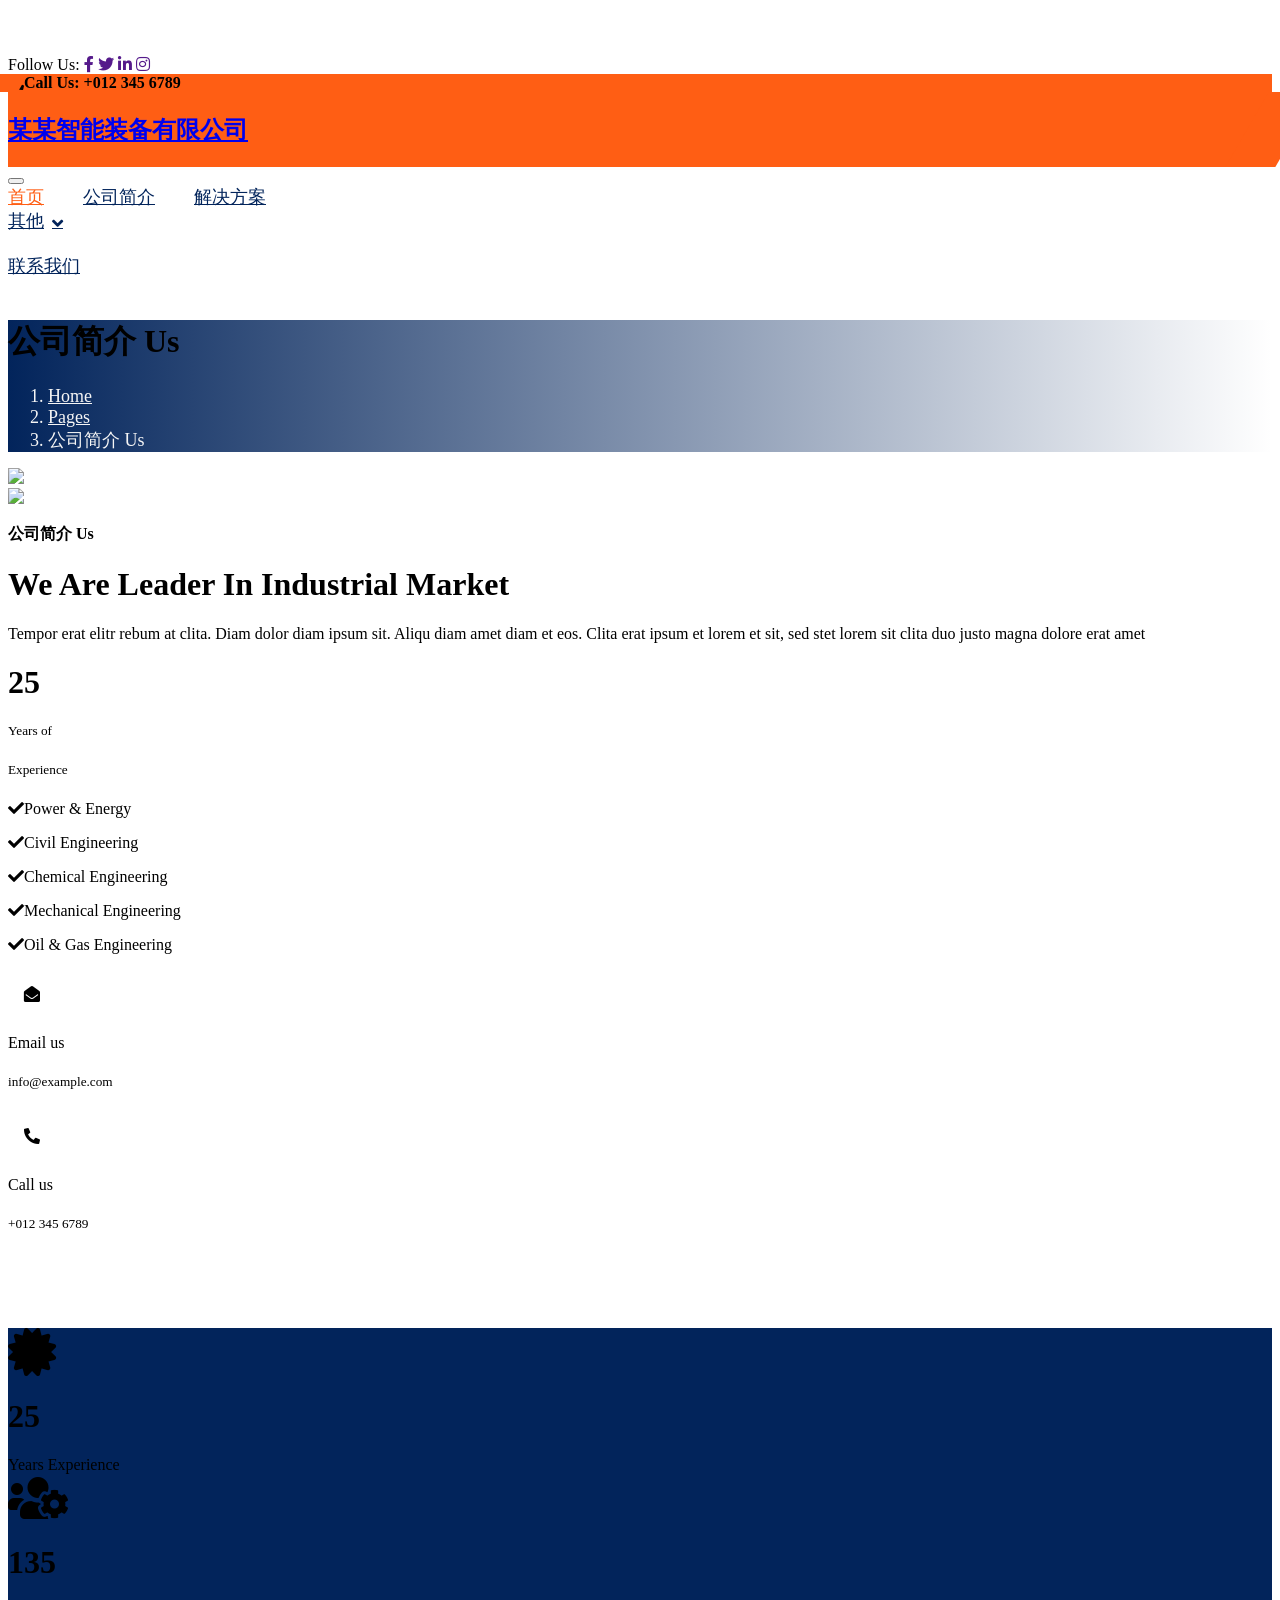
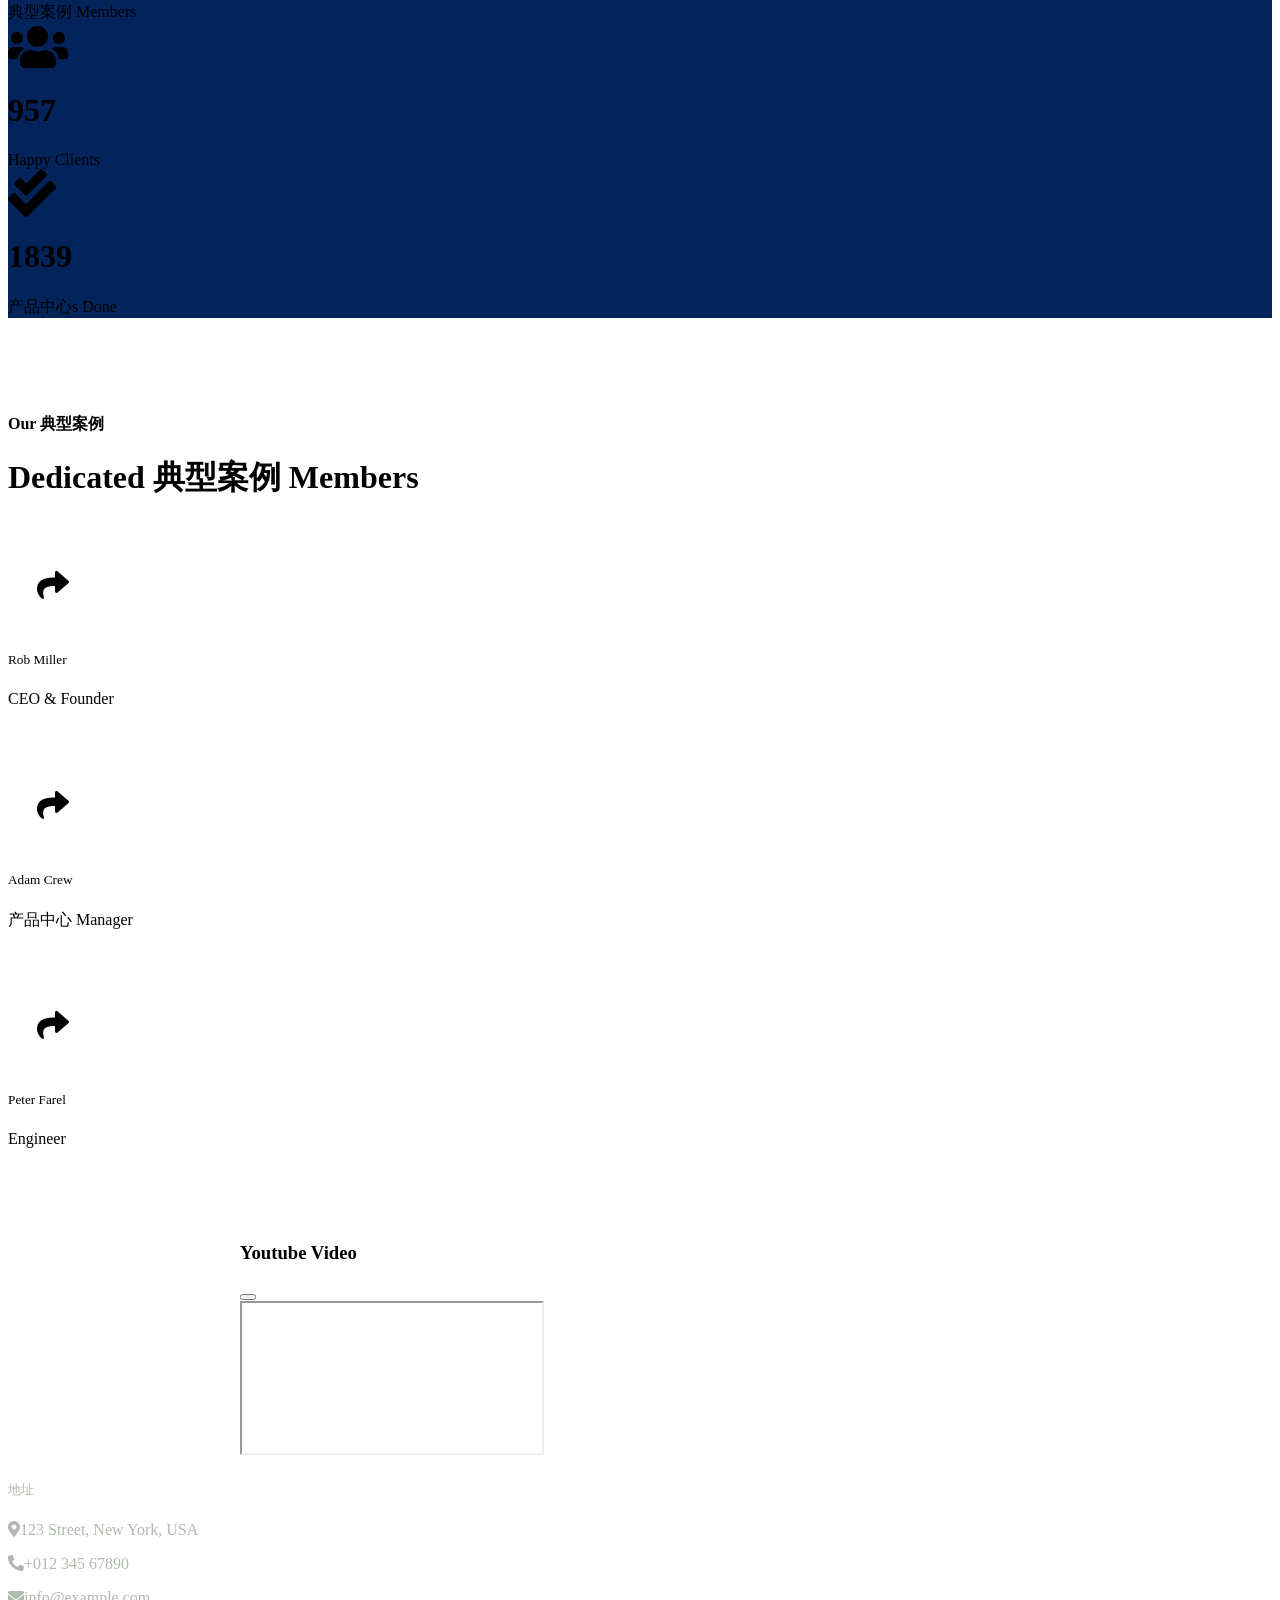
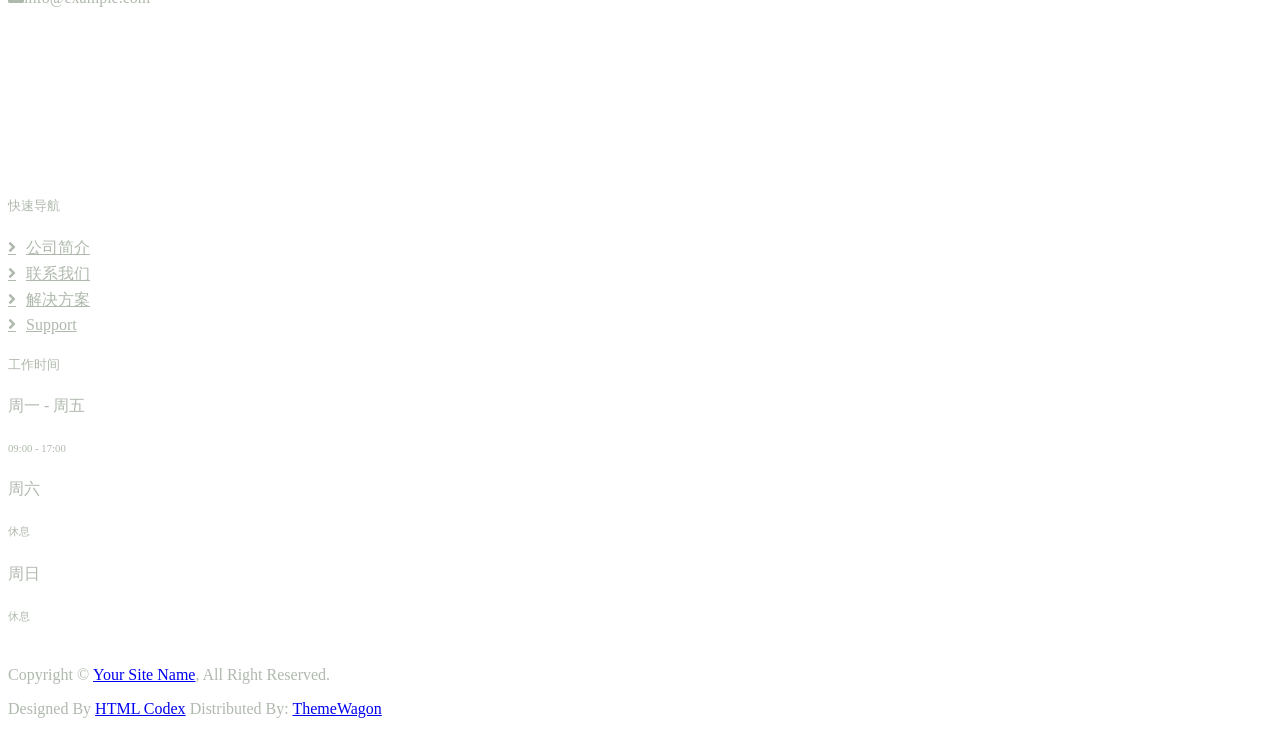
==== commit 59c92300: "update" ====
--- a/about.html
+++ b/about.html
@@ -66,33 +66,7 @@
 
 
     <!-- Navbar Start -->
-    <nav class="navbar navbar-expand-lg bg-white navbar-light sticky-top py-0 pe-5">
-        <a href="index.html" class="navbar-brand ps-5 me-0">
-            <h1 class="text-white m-0">某某智能装备有限公司</h1>
-        </a>
-        <button type="button" class="navbar-toggler me-0" data-bs-toggle="collapse" data-bs-target="#navbarCollapse">
-            <span class="navbar-toggler-icon"></span>
-        </button>
-        <div class="collapse navbar-collapse" id="navbarCollapse">
-            <div class="navbar-nav ms-auto p-4 p-lg-0">
-                <a href="index.html" class="nav-item nav-link">Home</a>
-                <a href="about.html" class="nav-item nav-link active">公司简介</a>
-                <a href="service.html" class="nav-item nav-link">解决方案s</a>
-                <div class="nav-item dropdown">
-                    <a href="#" class="nav-link dropdown-toggle" data-bs-toggle="dropdown">Pages</a>
-                    <div class="dropdown-menu bg-light m-0">
-                        <a href="project.html" class="dropdown-item">产品中心s</a>
-                        <a href="feature.html" class="dropdown-item">企业文化s</a>
-                        <a href="team.html" class="dropdown-item">Our 典型案例</a>
-                        <a href="testimonial.html" class="dropdown-item">Testimonial</a>
-                        <a href="404.html" class="dropdown-item">404 Page</a>
-                    </div>
-                </div>
-                <a href="contact.html" class="nav-item nav-link">联系我们</a>
-            </div>
-            <a href="" class="btn btn-primary px-3 d-none d-lg-block">Get A Quote</a>
-        </div>
-    </nav>
+	<div id="navbar"></div>
     <!-- Navbar End -->
 
 
@@ -319,55 +293,7 @@
 
 
     <!-- Footer Start -->
-    <div class="container-fluid bg-dark footer mt-5 py-5 wow fadeIn" data-wow-delay="0.1s">
-        <div class="container py-5">
-            <div class="row g-5">
-                <div class="col-lg-3 col-md-6">
-                    <h5 class="text-white mb-4">Our Office</h5>
-                    <p class="mb-2"><i class="fa fa-map-marker-alt me-3"></i>123 Street, New York, USA</p>
-                    <p class="mb-2"><i class="fa fa-phone-alt me-3"></i>+012 345 67890</p>
-                    <p class="mb-2"><i class="fa fa-envelope me-3"></i>info@example.com</p>
-                    <div class="d-flex pt-3">
-                        <a class="btn btn-square btn-primary rounded-circle me-2" href=""><i
-                                class="fab fa-twitter"></i></a>
-                        <a class="btn btn-square btn-primary rounded-circle me-2" href=""><i
-                                class="fab fa-facebook-f"></i></a>
-                        <a class="btn btn-square btn-primary rounded-circle me-2" href=""><i
-                                class="fab fa-youtube"></i></a>
-                        <a class="btn btn-square btn-primary rounded-circle me-2" href=""><i
-                                class="fab fa-linkedin-in"></i></a>
-                    </div>
-                </div>
-                <div class="col-lg-3 col-md-6">
-                    <h5 class="text-white mb-4">Quick Links</h5>
-                    <a class="btn btn-link" href="">公司简介 Us</a>
-                    <a class="btn btn-link" href="">联系我们 Us</a>
-                    <a class="btn btn-link" href="">Our 解决方案s</a>
-                    <a class="btn btn-link" href="">Terms & Condition</a>
-                    <a class="btn btn-link" href="">Support</a>
-                </div>
-                <div class="col-lg-3 col-md-6">
-                    <h5 class="text-white mb-4">Business Hours</h5>
-                    <p class="mb-1">Monday - Friday</p>
-                    <h6 class="text-light">09:00 am - 07:00 pm</h6>
-                    <p class="mb-1">Saturday</p>
-                    <h6 class="text-light">09:00 am - 12:00 pm</h6>
-                    <p class="mb-1">Sunday</p>
-                    <h6 class="text-light">Closed</h6>
-                </div>
-                <div class="col-lg-3 col-md-6">
-                    <h5 class="text-white mb-4">Newsletter</h5>
-                    <p>Dolor amet sit justo amet elitr clita ipsum elitr est.</p>
-                    <div class="position-relative w-100">
-                        <input class="form-control bg-transparent w-100 py-3 ps-4 pe-5" type="text"
-                            placeholder="Your email">
-                        <button type="button"
-                            class="btn btn-primary py-2 position-absolute top-0 end-0 mt-2 me-2">SignUp</button>
-                    </div>
-                </div>
-            </div>
-        </div>
-    </div>
+    <div id="footer"></div>
     <!-- Footer End -->
 
 
@@ -400,6 +326,7 @@
 
     <!-- Template Javascript -->
     <script src="js/main.js"></script>
+	<script src="js/include.js" defer></script>
 </body>
 
 </html>
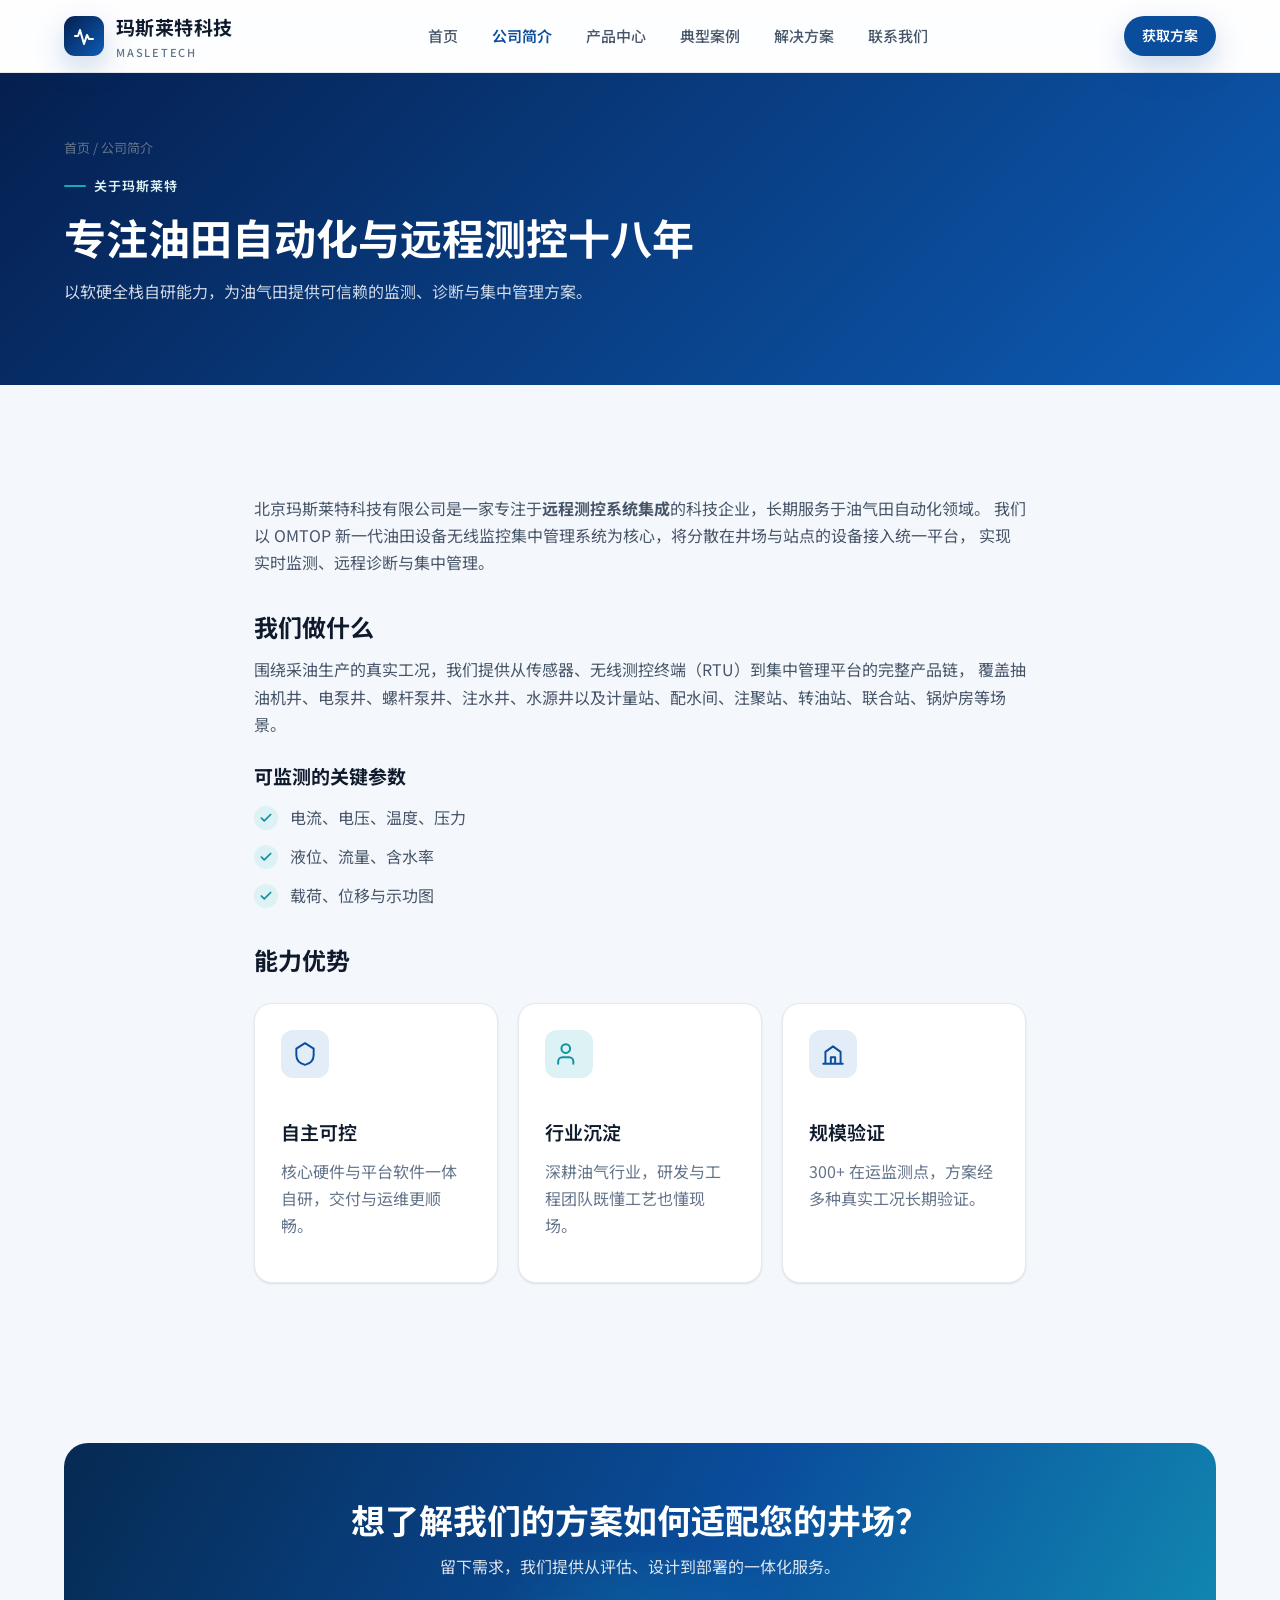
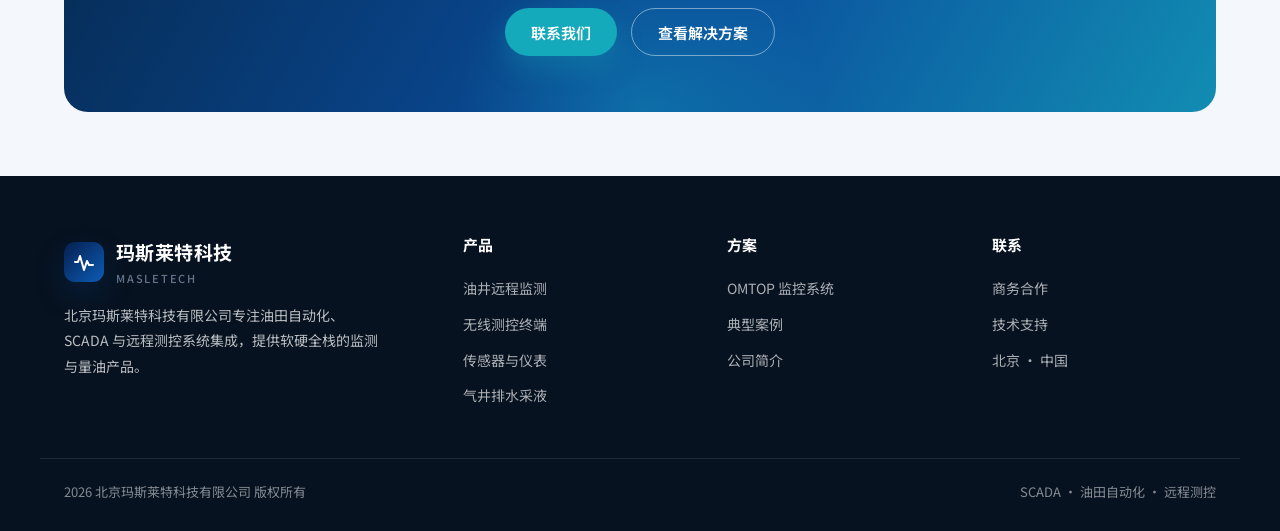
==== commit 0976fcf3: "commit" ====
--- a/about.html
+++ b/about.html
@@ -1,332 +1,150 @@
 <!DOCTYPE html>
-<html lang="en">
+<html lang="zh-CN">
+<head>
+<meta charset="UTF-8" />
+<meta name="viewport" content="width=device-width, initial-scale=1.0" />
+<title>公司简介 — 北京玛斯莱特科技有限公司</title>
+<meta name="description" content="北京玛斯莱特科技有限公司专注油田自动化、SCADA 与远程测控系统集成，提供 OMTOP 油田设备无线监控系统等软硬全栈产品。" />
+<link rel="preconnect" href="https://fonts.googleapis.com" />
+<link rel="preconnect" href="https://fonts.gstatic.com" crossorigin />
+<link href="https://fonts.googleapis.com/css2?family=Montserrat:wght@600;700&family=Noto+Sans+SC:wght@400;500;600;700&display=swap" rel="stylesheet" />
+<link rel="stylesheet" href="assets/css/styles.css" />
+</head>
+<body>
 
-<head>
-    <meta charset="utf-8">
-    <title>某某智能装备有限公司 - Industrial HTML Template</title>
-    <meta content="width=device-width, initial-scale=1.0" name="viewport">
-    <meta content="" name="keywords">
-    <meta content="" name="description">
+<!-- ============ 头部 / 导航 ============ -->
+<header class="header">
+  <div class="container header__inner">
+    <a class="brand" href="index.html" aria-label="玛斯莱特科技 首页">
+      <span class="brand__mark" aria-hidden="true">
+        <svg viewBox="0 0 24 24" fill="none" stroke="#fff" stroke-width="2" stroke-linecap="round" stroke-linejoin="round"><path d="M3 12h3l2-6 4 14 3-9 2 4h4"/></svg>
+      </span>
+      <span class="brand__name">玛斯莱特科技<small>MASLETECH</small></span>
+    </a>
+    <nav class="nav" id="nav">
+      <a href="index.html">首页</a>
+      <a href="about.html" class="active">公司简介</a>
+      <a href="products.html">产品中心</a>
+      <a href="cases.html">典型案例</a>
+      <a href="solution.html">解决方案</a>
+      <a href="contact.html">联系我们</a>
+    </nav>
+    <div class="header__cta">
+      <a href="contact.html" class="btn btn--primary btn--sm">获取方案</a>
+      <button class="nav-toggle" id="navToggle" aria-label="展开菜单" aria-expanded="false">
+        <svg viewBox="0 0 24 24" fill="none" stroke="currentColor" stroke-width="2" stroke-linecap="round"><path d="M4 7h16M4 12h16M4 17h16"/></svg>
+      </button>
+    </div>
+  </div>
+</header>
 
-    <!-- Favicon -->
-    <link href="img/favicon.ico" rel="icon">
+<!-- ============ 内页头图 ============ -->
+<section class="page-hero">
+  <div class="container">
+    <div class="breadcrumb"><a href="index.html">首页</a> / 公司简介</div>
+    <span class="eyebrow">关于玛斯莱特</span>
+    <h1>专注油田自动化与远程测控十八年</h1>
+    <p>以软硬全栈自研能力，为油气田提供可信赖的监测、诊断与集中管理方案。</p>
+  </div>
+</section>
 
-    <!-- Google Web Fonts -->
-    <link rel="preconnect" href="https://fonts.googleapis.com">
-    <link rel="preconnect" href="https://fonts.gstatic.com" crossorigin>
-    <link
-        href="https://fonts.googleapis.com/css2?family=Open+Sans:wght@400;500;600&family=Rubik:wght@500;600;700&display=swap"
-        rel="stylesheet">
+<!-- ============ 公司概况 ============ -->
+<section class="section">
+  <div class="container prose">
+    <p>
+      北京玛斯莱特科技有限公司是一家专注于<strong>远程测控系统集成</strong>的科技企业，长期服务于油气田自动化领域。
+      我们以 OMTOP 新一代油田设备无线监控集中管理系统为核心，将分散在井场与站点的设备接入统一平台，
+      实现实时监测、远程诊断与集中管理。
+    </p>
 
-    <!-- Icon Font Stylesheet -->
-    <link href="https://cdnjs.cloudflare.com/ajax/libs/font-awesome/5.10.0/css/all.min.css" rel="stylesheet">
-    <link href="https://cdn.jsdelivr.net/npm/bootstrap-icons@1.4.1/font/bootstrap-icons.css" rel="stylesheet">
+    <h2>我们做什么</h2>
+    <p>
+      围绕采油生产的真实工况，我们提供从传感器、无线测控终端（RTU）到集中管理平台的完整产品链，
+      覆盖抽油机井、电泵井、螺杆泵井、注水井、水源井以及计量站、配水间、注聚站、转油站、联合站、锅炉房等场景。
+    </p>
 
-    <!-- Libraries Stylesheet -->
-    <link href="lib/animate/animate.min.css" rel="stylesheet">
-    <link href="lib/owlcarousel/assets/owl.carousel.min.css" rel="stylesheet">
+    <h3>可监测的关键参数</h3>
+    <ul class="ticks">
+      <li><span class="check"><svg viewBox="0 0 24 24" fill="none" stroke="currentColor" stroke-width="3" stroke-linecap="round" stroke-linejoin="round"><path d="M20 6 9 17l-5-5"/></svg></span>电流、电压、温度、压力</li>
+      <li><span class="check"><svg viewBox="0 0 24 24" fill="none" stroke="currentColor" stroke-width="3" stroke-linecap="round" stroke-linejoin="round"><path d="M20 6 9 17l-5-5"/></svg></span>液位、流量、含水率</li>
+      <li><span class="check"><svg viewBox="0 0 24 24" fill="none" stroke="currentColor" stroke-width="3" stroke-linecap="round" stroke-linejoin="round"><path d="M20 6 9 17l-5-5"/></svg></span>载荷、位移与示功图</li>
+    </ul>
 
-    <!-- Customized Bootstrap Stylesheet -->
-    <link href="css/bootstrap.min.css" rel="stylesheet">
+    <h2>能力优势</h2>
+    <div class="info-grid">
+      <article class="card">
+        <span class="card__icon"><svg viewBox="0 0 24 24" fill="none" stroke="currentColor" stroke-width="1.8" stroke-linecap="round" stroke-linejoin="round"><path d="M12 2 4 7v6c0 5 3.5 8 8 9 4.5-1 8-4 8-9V7l-8-5Z"/></svg></span>
+        <h3 class="card__title">自主可控</h3>
+        <p class="card__desc">核心硬件与平台软件一体自研，交付与运维更顺畅。</p>
+      </article>
+      <article class="card">
+        <span class="card__icon card__icon--cyan"><svg viewBox="0 0 24 24" fill="none" stroke="currentColor" stroke-width="1.8" stroke-linecap="round" stroke-linejoin="round"><path d="M16 21v-2a4 4 0 0 0-4-4H6a4 4 0 0 0-4 4v2"/><circle cx="9" cy="7" r="4"/></svg></span>
+        <h3 class="card__title">行业沉淀</h3>
+        <p class="card__desc">深耕油气行业，研发与工程团队既懂工艺也懂现场。</p>
+      </article>
+      <article class="card">
+        <span class="card__icon"><svg viewBox="0 0 24 24" fill="none" stroke="currentColor" stroke-width="1.8" stroke-linecap="round" stroke-linejoin="round"><path d="M3 21h18M5 21V10l7-5 7 5v11M10 21v-6h4v6"/></svg></span>
+        <h3 class="card__title">规模验证</h3>
+        <p class="card__desc">300+ 在运监测点，方案经多种真实工况长期验证。</p>
+      </article>
+    </div>
+  </div>
+</section>
 
-    <!-- Template Stylesheet -->
-    <link href="css/style.css" rel="stylesheet">
-</head>
+<!-- ============ CTA ============ -->
+<section class="section section--tight">
+  <div class="container">
+    <div class="cta">
+      <div class="cta__inner">
+        <h2>想了解我们的方案如何适配您的井场？</h2>
+        <p>留下需求，我们提供从评估、设计到部署的一体化服务。</p>
+        <div class="cta__actions">
+          <a href="contact.html" class="btn btn--cyan">联系我们</a>
+          <a href="solution.html" class="btn btn--ghost">查看解决方案</a>
+        </div>
+      </div>
+    </div>
+  </div>
+</section>
 
-<body>
-    <!-- Spinner Start -->
-    <div id="spinner"
-        class="show bg-white position-fixed translate-middle w-100 vh-100 top-50 start-50 d-flex align-items-center justify-content-center">
-        <div class="spinner-border text-primary" role="status" style="width: 3rem; height: 3rem;"></div>
+<!-- ============ 页脚 ============ -->
+<footer class="footer">
+  <div class="container footer__grid">
+    <div>
+      <a class="brand" href="index.html">
+        <span class="brand__mark" aria-hidden="true">
+          <svg viewBox="0 0 24 24" fill="none" stroke="#fff" stroke-width="2" stroke-linecap="round" stroke-linejoin="round"><path d="M3 12h3l2-6 4 14 3-9 2 4h4"/></svg>
+        </span>
+        <span class="brand__name">玛斯莱特科技<small>MASLETECH</small></span>
+      </a>
+      <p class="footer__about">北京玛斯莱特科技有限公司专注油田自动化、SCADA 与远程测控系统集成，提供软硬全栈的监测与量油产品。</p>
     </div>
-    <!-- Spinner End -->
+    <div class="footer__col">
+      <h4>产品</h4>
+      <a href="products.html">油井远程监测</a>
+      <a href="products.html">无线测控终端</a>
+      <a href="products.html">传感器与仪表</a>
+      <a href="products.html">气井排水采液</a>
+    </div>
+    <div class="footer__col">
+      <h4>方案</h4>
+      <a href="solution.html">OMTOP 监控系统</a>
+      <a href="cases.html">典型案例</a>
+      <a href="about.html">公司简介</a>
+    </div>
+    <div class="footer__col">
+      <h4>联系</h4>
+      <a href="contact.html">商务合作</a>
+      <a href="contact.html">技术支持</a>
+      <a href="contact.html">北京 · 中国</a>
+    </div>
+  </div>
+  <div class="container footer__bottom">
+    <span>2026 北京玛斯莱特科技有限公司 版权所有</span>
+    <span>SCADA · 油田自动化 · 远程测控</span>
+  </div>
+</footer>
 
-
-    <!-- Topbar Start -->
-    <div class="container-fluid bg-dark px-0">
-        <div class="row g-0 d-none d-lg-flex">
-            <div class="col-lg-6 ps-5 text-start">
-                <div class="h-100 d-inline-flex align-items-center text-white">
-                    <span>Follow Us:</span>
-                    <a class="btn btn-link text-light" href=""><i class="fab fa-facebook-f"></i></a>
-                    <a class="btn btn-link text-light" href=""><i class="fab fa-twitter"></i></a>
-                    <a class="btn btn-link text-light" href=""><i class="fab fa-linkedin-in"></i></a>
-                    <a class="btn btn-link text-light" href=""><i class="fab fa-instagram"></i></a>
-                </div>
-            </div>
-            <div class="col-lg-6 text-end">
-                <div class="h-100 topbar-right d-inline-flex align-items-center text-white py-2 px-5">
-                    <span class="fs-5 fw-bold me-2"><i class="fa fa-phone-alt me-2"></i>Call Us:</span>
-                    <span class="fs-5 fw-bold">+012 345 6789</span>
-                </div>
-            </div>
-        </div>
-    </div>
-    <!-- Topbar End -->
-
-
-    <!-- Navbar Start -->
-	<div id="navbar"></div>
-    <!-- Navbar End -->
-
-
-    <!-- Page Header Start -->
-    <div class="container-fluid page-header py-5 mb-5 wow fadeIn" data-wow-delay="0.1s">
-        <div class="container py-5">
-            <h1 class="display-3 text-white animated slideInRight">公司简介 Us</h1>
-            <nav aria-label="breadcrumb">
-                <ol class="breadcrumb animated slideInRight mb-0">
-                    <li class="breadcrumb-item"><a href="#">Home</a></li>
-                    <li class="breadcrumb-item"><a href="#">Pages</a></li>
-                    <li class="breadcrumb-item active" aria-current="page">公司简介 Us</li>
-                </ol>
-            </nav>
-        </div>
-    </div>
-    <!-- Page Header End -->
-
-
-    <!-- 公司简介 Start -->
-    <div class="container-xxl py-5">
-        <div class="container">
-            <div class="row g-5">
-                <div class="col-lg-6">
-                    <div class="row gx-3 h-100">
-                        <div class="col-6 align-self-start wow fadeInUp" data-wow-delay="0.1s">
-                            <img class="img-fluid" src="img/about-1.jpg">
-                        </div>
-                        <div class="col-6 align-self-end wow fadeInDown" data-wow-delay="0.1s">
-                            <img class="img-fluid" src="img/about-2.jpg">
-                        </div>
-                    </div>
-                </div>
-                <div class="col-lg-6 wow fadeIn" data-wow-delay="0.5s">
-                    <p class="fw-medium text-uppercase text-primary mb-2">公司简介 Us</p>
-                    <h1 class="display-5 mb-4">We Are Leader In Industrial Market</h1>
-                    <p class="mb-4">Tempor erat elitr rebum at clita. Diam dolor diam ipsum sit. Aliqu diam amet diam et
-                        eos. Clita erat ipsum et lorem et sit, sed stet lorem sit clita duo justo magna dolore erat amet
-                    </p>
-                    <div class="d-flex align-items-center mb-4">
-                        <div class="flex-shrink-0 bg-primary p-4">
-                            <h1 class="display-2">25</h1>
-                            <h5 class="text-white">Years of</h5>
-                            <h5 class="text-white">Experience</h5>
-                        </div>
-                        <div class="ms-4">
-                            <p><i class="fa fa-check text-primary me-2"></i>Power & Energy</p>
-                            <p><i class="fa fa-check text-primary me-2"></i>Civil Engineering</p>
-                            <p><i class="fa fa-check text-primary me-2"></i>Chemical Engineering</p>
-                            <p><i class="fa fa-check text-primary me-2"></i>Mechanical Engineering</p>
-                            <p class="mb-0"><i class="fa fa-check text-primary me-2"></i>Oil & Gas Engineering</p>
-                        </div>
-                    </div>
-                    <div class="row pt-2">
-                        <div class="col-sm-6">
-                            <div class="d-flex align-items-center">
-                                <div class="flex-shrink-0 btn-lg-square rounded-circle bg-primary">
-                                    <i class="fa fa-envelope-open text-white"></i>
-                                </div>
-                                <div class="ms-3">
-                                    <p class="mb-2">Email us</p>
-                                    <h5 class="mb-0">info@example.com</h5>
-                                </div>
-                            </div>
-                        </div>
-                        <div class="col-sm-6">
-                            <div class="d-flex align-items-center">
-                                <div class="flex-shrink-0 btn-lg-square rounded-circle bg-primary">
-                                    <i class="fa fa-phone-alt text-white"></i>
-                                </div>
-                                <div class="ms-3">
-                                    <p class="mb-2">Call us</p>
-                                    <h5 class="mb-0">+012 345 6789</h5>
-                                </div>
-                            </div>
-                        </div>
-                    </div>
-                </div>
-            </div>
-        </div>
-    </div>
-    <!-- 公司简介 End -->
-
-
-    <!-- Facts Start -->
-    <div class="container-fluid facts my-5 p-5">
-        <div class="row g-5">
-            <div class="col-md-6 col-xl-3 wow fadeIn" data-wow-delay="0.1s">
-                <div class="text-center border p-5">
-                    <i class="fa fa-certificate fa-3x text-white mb-3"></i>
-                    <h1 class="display-2 text-primary mb-0" data-toggle="counter-up">25</h1>
-                    <span class="fs-5 fw-semi-bold text-white">Years Experience</span>
-                </div>
-            </div>
-            <div class="col-md-6 col-xl-3 wow fadeIn" data-wow-delay="0.3s">
-                <div class="text-center border p-5">
-                    <i class="fa fa-users-cog fa-3x text-white mb-3"></i>
-                    <h1 class="display-2 text-primary mb-0" data-toggle="counter-up">135</h1>
-                    <span class="fs-5 fw-semi-bold text-white">典型案例 Members</span>
-                </div>
-            </div>
-            <div class="col-md-6 col-xl-3 wow fadeIn" data-wow-delay="0.5s">
-                <div class="text-center border p-5">
-                    <i class="fa fa-users fa-3x text-white mb-3"></i>
-                    <h1 class="display-2 text-primary mb-0" data-toggle="counter-up">957</h1>
-                    <span class="fs-5 fw-semi-bold text-white">Happy Clients</span>
-                </div>
-            </div>
-            <div class="col-md-6 col-xl-3 wow fadeIn" data-wow-delay="0.7s">
-                <div class="text-center border p-5">
-                    <i class="fa fa-check-double fa-3x text-white mb-3"></i>
-                    <h1 class="display-2 text-primary mb-0" data-toggle="counter-up">1839</h1>
-                    <span class="fs-5 fw-semi-bold text-white">产品中心s Done</span>
-                </div>
-            </div>
-        </div>
-    </div>
-    <!-- Facts End -->
-
-
-    <!-- 典型案例 Start -->
-    <div class="container-xxl py-5">
-        <div class="container">
-            <div class="text-center mx-auto wow fadeInUp" data-wow-delay="0.1s" style="max-width: 600px;">
-                <p class="fw-medium text-uppercase text-primary mb-2">Our 典型案例</p>
-                <h1 class="display-5 mb-5">Dedicated 典型案例 Members</h1>
-            </div>
-            <div class="row g-4">
-                <div class="col-lg-4 col-md-6 wow fadeInUp" data-wow-delay="0.1s">
-                    <div class="team-item">
-                        <img class="img-fluid" src="img/team-1.jpg" alt="">
-                        <div class="d-flex">
-                            <div class="flex-shrink-0 btn-square bg-primary" style="width: 90px; height: 90px;">
-                                <i class="fa fa-2x fa-share text-white"></i>
-                            </div>
-                            <div class="position-relative overflow-hidden bg-light d-flex flex-column justify-content-center w-100 ps-4"
-                                style="height: 90px;">
-                                <h5>Rob Miller</h5>
-                                <span class="text-primary">CEO & Founder</span>
-                                <div class="team-social">
-                                    <a class="btn btn-square btn-dark rounded-circle mx-1" href=""><i
-                                            class="fab fa-facebook-f"></i></a>
-                                    <a class="btn btn-square btn-dark rounded-circle mx-1" href=""><i
-                                            class="fab fa-twitter"></i></a>
-                                    <a class="btn btn-square btn-dark rounded-circle mx-1" href=""><i
-                                            class="fab fa-instagram"></i></a>
-                                </div>
-                            </div>
-                        </div>
-                    </div>
-                </div>
-                <div class="col-lg-4 col-md-6 wow fadeInUp" data-wow-delay="0.3s">
-                    <div class="team-item">
-                        <img class="img-fluid" src="img/team-2.jpg" alt="">
-                        <div class="d-flex">
-                            <div class="flex-shrink-0 btn-square bg-primary" style="width: 90px; height: 90px;">
-                                <i class="fa fa-2x fa-share text-white"></i>
-                            </div>
-                            <div class="position-relative overflow-hidden bg-light d-flex flex-column justify-content-center w-100 ps-4"
-                                style="height: 90px;">
-                                <h5>Adam Crew</h5>
-                                <span class="text-primary">产品中心 Manager</span>
-                                <div class="team-social">
-                                    <a class="btn btn-square btn-dark rounded-circle mx-1" href=""><i
-                                            class="fab fa-facebook-f"></i></a>
-                                    <a class="btn btn-square btn-dark rounded-circle mx-1" href=""><i
-                                            class="fab fa-twitter"></i></a>
-                                    <a class="btn btn-square btn-dark rounded-circle mx-1" href=""><i
-                                            class="fab fa-instagram"></i></a>
-                                </div>
-                            </div>
-                        </div>
-                    </div>
-                </div>
-                <div class="col-lg-4 col-md-6 wow fadeInUp" data-wow-delay="0.5s">
-                    <div class="team-item">
-                        <img class="img-fluid" src="img/team-3.jpg" alt="">
-                        <div class="d-flex">
-                            <div class="flex-shrink-0 btn-square bg-primary" style="width: 90px; height: 90px;">
-                                <i class="fa fa-2x fa-share text-white"></i>
-                            </div>
-                            <div class="position-relative overflow-hidden bg-light d-flex flex-column justify-content-center w-100 ps-4"
-                                style="height: 90px;">
-                                <h5>Peter Farel</h5>
-                                <span class="text-primary">Engineer</span>
-                                <div class="team-social">
-                                    <a class="btn btn-square btn-dark rounded-circle mx-1" href=""><i
-                                            class="fab fa-facebook-f"></i></a>
-                                    <a class="btn btn-square btn-dark rounded-circle mx-1" href=""><i
-                                            class="fab fa-twitter"></i></a>
-                                    <a class="btn btn-square btn-dark rounded-circle mx-1" href=""><i
-                                            class="fab fa-instagram"></i></a>
-                                </div>
-                            </div>
-                        </div>
-                    </div>
-                </div>
-            </div>
-        </div>
-    </div>
-    <!-- 典型案例 End -->
-
-
-    <!-- Video Modal Start -->
-    <div class="modal modal-video fade" id="videoModal" tabindex="-1" aria-labelledby="exampleModalLabel"
-        aria-hidden="true">
-        <div class="modal-dialog">
-            <div class="modal-content rounded-0">
-                <div class="modal-header">
-                    <h3 class="modal-title" id="exampleModalLabel">Youtube Video</h3>
-                    <button type="button" class="btn-close" data-bs-dismiss="modal" aria-label="Close"></button>
-                </div>
-                <div class="modal-body">
-                    <!-- 16:9 aspect ratio -->
-                    <div class="ratio ratio-16x9">
-                        <iframe class="embed-responsive-item" src="" id="video" allowfullscreen
-                            allowscriptaccess="always" allow="autoplay"></iframe>
-                    </div>
-                </div>
-            </div>
-        </div>
-    </div>
-    <!-- Video Modal End -->
-
-
-    <!-- Footer Start -->
-    <div id="footer"></div>
-    <!-- Footer End -->
-
-
-    <!-- Copyright Start -->
-    <div class="container-fluid copyright bg-dark py-4">
-        <div class="container text-center">
-            <p class="mb-2">Copyright &copy; <a class="fw-semi-bold" href="#">Your Site Name</a>, All Right Reserved.
-            </p>
-            <!--/*** This template is free as long as you keep the footer author’s credit link/attribution link/backlink. If you'd like to use the template without the footer author’s credit link/attribution link/backlink, you can purchase the Credit Removal License from "https://htmlcodex.com/credit-removal". Thank you for your support. ***/-->
-            <p class="mb-0">Designed By <a class="fw-semi-bold" href="https://htmlcodex.com">HTML Codex</a> Distributed
-                By: <a href="https://themewagon.com">ThemeWagon</a> </p>
-        </div>
-    </div>
-    <!-- Copyright End -->
-
-
-    <!-- Back to Top -->
-    <a href="#" class="btn btn-lg btn-primary btn-lg-square rounded-circle back-to-top"><i
-            class="bi bi-arrow-up"></i></a>
-
-
-    <!-- JavaScript Libraries -->
-    <script src="https://code.jquery.com/jquery-3.4.1.min.js"></script>
-    <script src="https://cdn.jsdelivr.net/npm/bootstrap@5.0.0/dist/js/bootstrap.bundle.min.js"></script>
-    <script src="lib/wow/wow.min.js"></script>
-    <script src="lib/easing/easing.min.js"></script>
-    <script src="lib/waypoints/waypoints.min.js"></script>
-    <script src="lib/owlcarousel/owl.carousel.min.js"></script>
-    <script src="lib/counterup/counterup.min.js"></script>
-
-    <!-- Template Javascript -->
-    <script src="js/main.js"></script>
-	<script src="js/include.js" defer></script>
+<script src="assets/js/main.js"></script>
 </body>
-
-</html>+</html>
--- a/assets/css/styles.css
+++ b/assets/css/styles.css
@@ -0,0 +1,710 @@
+/* =========================================================
+   北京玛斯莱特科技有限公司 · 官网设计系统
+   现代改版 — 科技蓝 (Tech-Blue)
+   设计稿：玛斯莱特官网首页-现代改版 (Ardot)
+   说明：所有设计变量集中在 :root，组件复用同一套类名，
+        保证首页与内页视觉一致、可直接部署。
+   ========================================================= */
+
+/* ---------- 设计变量 (Design Tokens) ---------- */
+:root {
+  /* 品牌色 */
+  --brand-600: #0A4D9C;          /* 主品牌蓝 */
+  --brand-700: #08407F;
+  --brand-500: #0D5CB5;
+  --brand-300: #4F8FD6;
+  --brand-100: #E3EDF8;
+  --cyan-500: #15A9BC;           /* 强调青 */
+  --cyan-600: #1190A1;
+  --cyan-100: #DCF2F5;
+
+  /* 中性 / 文本 */
+  --ink: #0F1B2D;               /* 主标题深色 */
+  --text: #475569;              /* 正文 */
+  --muted: #64748B;             /* 次要文字 */
+  --line: #E5EAF1;              /* 描边 */
+  --line-strong: #D4DCE8;
+
+  /* 背景 */
+  --bg: #F4F7FB;                /* 页面底色 */
+  --bg-alt: #F0F4F9;            /* 交替区块 */
+  --bg-alt-2: #EDF2F8;
+  --surface: #FFFFFF;           /* 卡片 */
+
+  /* 深色区 (Hero / CTA / Footer) */
+  --dark: #071220;
+  --grad-hero: linear-gradient(135deg, #051F4F 0%, #0D5CB5 100%);
+  --grad-cta: linear-gradient(120deg, #062A52 0%, #0A4D9C 55%, #15A9BC 120%);
+
+  /* 字体 */
+  --font-sans: "Noto Sans SC", -apple-system, BlinkMacSystemFont, "Segoe UI",
+    "PingFang SC", "Microsoft YaHei", sans-serif;
+  --font-num: "Montserrat", "Noto Sans SC", sans-serif;
+
+  /* 圆角 */
+  --r-sm: 8px;
+  --r-md: 12px;
+  --r-lg: 18px;
+  --r-xl: 24px;
+
+  /* 阴影 */
+  --sh-sm: 0 1px 2px rgba(15, 27, 45, 0.06), 0 1px 3px rgba(15, 27, 45, 0.05);
+  --sh-md: 0 4px 14px rgba(15, 27, 45, 0.07), 0 2px 6px rgba(15, 27, 45, 0.05);
+  --sh-lg: 0 18px 48px rgba(8, 33, 64, 0.14);
+  --sh-brand: 0 12px 30px rgba(10, 77, 156, 0.22);
+
+  /* 布局 */
+  --container: 1200px;
+  --gutter: 24px;
+  --section-y: 96px;
+}
+
+/* ---------- 基础重置 ---------- */
+*,
+*::before,
+*::after { box-sizing: border-box; }
+
+html { scroll-behavior: smooth; -webkit-text-size-adjust: 100%; }
+
+body {
+  margin: 0;
+  font-family: var(--font-sans);
+  font-size: 16px;
+  line-height: 1.7;
+  color: var(--text);
+  background: var(--bg);
+  -webkit-font-smoothing: antialiased;
+  text-rendering: optimizeLegibility;
+}
+
+img { max-width: 100%; display: block; }
+a { color: inherit; text-decoration: none; }
+button { font-family: inherit; cursor: pointer; border: none; background: none; }
+ul { margin: 0; padding: 0; list-style: none; }
+
+h1, h2, h3, h4 { margin: 0; color: var(--ink); font-weight: 700; line-height: 1.25; }
+
+/* ---------- 布局容器 ---------- */
+.container {
+  width: 100%;
+  max-width: var(--container);
+  margin-inline: auto;
+  padding-inline: var(--gutter);
+}
+
+.section { padding-block: var(--section-y); }
+.section--alt { background: var(--bg-alt); }
+.section--tight { padding-block: 64px; }
+
+/* 区块标题 */
+.section-head { max-width: 720px; margin-bottom: 48px; }
+.section-head.center { margin-inline: auto; text-align: center; }
+.eyebrow {
+  display: inline-flex;
+  align-items: center;
+  gap: 8px;
+  font-size: 13px;
+  font-weight: 600;
+  letter-spacing: 0.08em;
+  color: var(--brand-600);
+  text-transform: uppercase;
+}
+.eyebrow::before {
+  content: "";
+  width: 22px; height: 2px;
+  background: var(--cyan-500);
+  border-radius: 2px;
+}
+.section-title {
+  font-size: clamp(26px, 3.4vw, 38px);
+  margin-top: 14px;
+  letter-spacing: -0.01em;
+}
+.section-sub {
+  margin-top: 14px;
+  font-size: 17px;
+  color: var(--muted);
+}
+
+/* ---------- 按钮 ---------- */
+.btn {
+  display: inline-flex;
+  align-items: center;
+  justify-content: center;
+  gap: 8px;
+  height: 48px;
+  padding-inline: 26px;
+  border-radius: 999px;
+  font-size: 15px;
+  font-weight: 600;
+  transition: transform 0.18s ease, box-shadow 0.18s ease, background 0.18s ease, color 0.18s ease;
+  white-space: nowrap;
+}
+.btn svg { width: 18px; height: 18px; }
+.btn--primary { background: var(--brand-600); color: #fff; box-shadow: var(--sh-brand); }
+.btn--primary:hover { background: var(--brand-700); transform: translateY(-2px); }
+.btn--cyan { background: var(--cyan-500); color: #fff; box-shadow: 0 12px 26px rgba(21, 169, 188, 0.28); }
+.btn--cyan:hover { background: var(--cyan-600); transform: translateY(-2px); }
+.btn--ghost { background: transparent; color: #fff; border: 1.5px solid rgba(255, 255, 255, 0.45); }
+.btn--ghost:hover { background: rgba(255, 255, 255, 0.12); border-color: #fff; }
+.btn--outline { background: #fff; color: var(--brand-600); border: 1.5px solid var(--line-strong); }
+.btn--outline:hover { border-color: var(--brand-600); transform: translateY(-2px); }
+.btn--sm { height: 40px; padding-inline: 18px; font-size: 14px; }
+
+/* =========================================================
+   头部 / 导航
+   ========================================================= */
+.header {
+  position: sticky;
+  top: 0;
+  z-index: 50;
+  background: rgba(255, 255, 255, 0.86);
+  backdrop-filter: saturate(180%) blur(12px);
+  border-bottom: 1px solid var(--line);
+}
+.header__inner {
+  display: flex;
+  align-items: center;
+  justify-content: space-between;
+  height: 72px;
+}
+.brand { display: flex; align-items: center; gap: 12px; }
+.brand__mark {
+  width: 40px; height: 40px;
+  border-radius: 11px;
+  background: var(--grad-hero);
+  display: grid; place-items: center;
+  box-shadow: var(--sh-brand);
+  flex: none;
+}
+.brand__mark svg { width: 24px; height: 24px; }
+.brand__name { font-size: 19px; font-weight: 700; color: var(--ink); letter-spacing: 0.02em; }
+.brand__name small { display: block; font-size: 11px; font-weight: 500; color: var(--muted); letter-spacing: 0.16em; }
+
+.nav { display: flex; align-items: center; gap: 6px; }
+.nav a {
+  position: relative;
+  padding: 8px 14px;
+  font-size: 15px;
+  font-weight: 500;
+  color: var(--text);
+  border-radius: 8px;
+  transition: color 0.15s ease, background 0.15s ease;
+}
+.nav a:hover { color: var(--brand-600); background: var(--brand-100); }
+.nav a.active { color: var(--brand-600); font-weight: 600; }
+
+.header__cta { display: flex; align-items: center; gap: 12px; }
+
+.nav-toggle {
+  display: none;
+  width: 44px; height: 44px;
+  border-radius: 10px;
+  background: var(--brand-100);
+  color: var(--brand-600);
+  place-items: center;
+}
+.nav-toggle svg { width: 22px; height: 22px; }
+
+/* =========================================================
+   Hero
+   ========================================================= */
+.hero {
+  position: relative;
+  background: var(--grad-hero);
+  color: #fff;
+  overflow: hidden;
+}
+.hero::after {
+  /* 细微光晕，增强科技感 */
+  content: "";
+  position: absolute;
+  top: -200px; right: -120px;
+  width: 560px; height: 560px;
+  background: radial-gradient(circle, rgba(21, 169, 188, 0.30), transparent 60%);
+  pointer-events: none;
+}
+.hero__inner {
+  position: relative;
+  z-index: 1;
+  display: grid;
+  grid-template-columns: 1.05fr 0.95fr;
+  gap: 56px;
+  align-items: center;
+  padding-block: 84px;
+}
+.hero__eyebrow {
+  display: inline-flex;
+  align-items: center;
+  gap: 8px;
+  font-size: 13px;
+  font-weight: 600;
+  letter-spacing: 0.12em;
+  color: var(--cyan-100);
+  text-transform: uppercase;
+}
+.hero__eyebrow::before {
+  content: "";
+  width: 22px; height: 2px;
+  background: var(--cyan-500);
+}
+.hero h1 {
+  color: #fff;
+  font-size: clamp(34px, 5vw, 56px);
+  line-height: 1.12;
+  letter-spacing: -0.02em;
+  margin-top: 20px;
+}
+.hero h1 .accent {
+  background: linear-gradient(90deg, #6FE0EE, #9FE3FF);
+  -webkit-background-clip: text;
+  background-clip: text;
+  color: transparent;
+}
+.hero__sub {
+  margin-top: 22px;
+  font-size: 18px;
+  line-height: 1.75;
+  color: rgba(255, 255, 255, 0.82);
+  max-width: 520px;
+}
+.hero__actions { display: flex; flex-wrap: wrap; gap: 14px; margin-top: 32px; }
+.hero__trust {
+  margin-top: 34px;
+  display: flex;
+  flex-wrap: wrap;
+  gap: 10px 22px;
+  font-size: 14px;
+  color: rgba(255, 255, 255, 0.72);
+}
+.hero__trust span { display: inline-flex; align-items: center; gap: 8px; }
+.hero__trust svg { width: 16px; height: 16px; color: var(--cyan-500); }
+
+/* Hero 右侧监控面板 */
+.monitor {
+  background: rgba(255, 255, 255, 0.06);
+  border: 1px solid rgba(255, 255, 255, 0.14);
+  border-radius: var(--r-xl);
+  padding: 22px;
+  backdrop-filter: blur(6px);
+  box-shadow: var(--sh-lg);
+}
+.monitor__top {
+  display: flex;
+  align-items: center;
+  justify-content: space-between;
+  margin-bottom: 18px;
+}
+.monitor__title { font-size: 15px; font-weight: 600; color: #fff; }
+.status-pill {
+  display: inline-flex;
+  align-items: center;
+  gap: 7px;
+  font-size: 12.5px;
+  font-weight: 600;
+  color: #C8F7E4;
+  background: rgba(34, 197, 140, 0.18);
+  border: 1px solid rgba(52, 211, 153, 0.4);
+  padding: 5px 11px;
+  border-radius: 999px;
+}
+.status-pill .dot {
+  width: 8px; height: 8px;
+  border-radius: 50%;
+  background: #34D399;
+  box-shadow: 0 0 0 4px rgba(52, 211, 153, 0.22);
+}
+.monitor__chart {
+  background: rgba(3, 14, 30, 0.4);
+  border-radius: var(--r-md);
+  padding: 16px 14px 8px;
+}
+.monitor__chips {
+  display: grid;
+  grid-template-columns: repeat(3, 1fr);
+  gap: 10px;
+  margin-top: 16px;
+}
+.chip {
+  background: rgba(255, 255, 255, 0.06);
+  border: 1px solid rgba(255, 255, 255, 0.1);
+  border-radius: var(--r-sm);
+  padding: 12px;
+  text-align: center;
+}
+.chip__label { font-size: 12px; color: rgba(255, 255, 255, 0.7); }
+.chip__value {
+  font-family: var(--font-num);
+  font-size: 22px;
+  font-weight: 700;
+  color: #fff;
+  margin-top: 4px;
+  line-height: 1.1;
+}
+.chip__value small { font-size: 12px; font-weight: 600; color: var(--cyan-100); margin-left: 2px; }
+
+/* =========================================================
+   数据条 (Stats)
+   ========================================================= */
+.stats {
+  background: var(--surface);
+  border-block: 1px solid var(--line);
+}
+.stats__grid {
+  display: grid;
+  grid-template-columns: repeat(4, 1fr);
+  gap: 16px;
+  padding-block: 40px;
+}
+.stat { text-align: center; padding: 8px 12px; }
+.stat__num {
+  font-family: var(--font-num);
+  font-size: clamp(30px, 4vw, 44px);
+  font-weight: 700;
+  color: var(--brand-600);
+  line-height: 1;
+}
+.stat__num span { color: var(--cyan-500); }
+.stat__label { margin-top: 10px; font-size: 14px; color: var(--muted); }
+
+/* =========================================================
+   产品 Bento 网格
+   ========================================================= */
+.bento {
+  display: grid;
+  grid-template-columns: repeat(3, 1fr);
+  gap: 20px;
+}
+.card {
+  background: var(--surface);
+  border: 1px solid var(--line);
+  border-radius: var(--r-lg);
+  padding: 26px;
+  box-shadow: var(--sh-sm);
+  transition: transform 0.2s ease, box-shadow 0.2s ease, border-color 0.2s ease;
+  display: flex;
+  flex-direction: column;
+}
+.card:hover { transform: translateY(-4px); box-shadow: var(--sh-md); border-color: var(--brand-100); }
+.card--wide { grid-column: span 2; }
+.card__icon {
+  width: 48px; height: 48px;
+  border-radius: 12px;
+  background: var(--brand-100);
+  color: var(--brand-600);
+  display: grid; place-items: center;
+  margin-bottom: 16px;
+}
+.card__icon svg { width: 26px; height: 26px; }
+.card__icon--cyan { background: var(--cyan-100); color: var(--cyan-600); }
+.card__title { font-size: 19px; font-weight: 600; }
+.card__desc { margin-top: 10px; font-size: 14.5px; color: var(--muted); flex: 1; }
+.card__tags { display: flex; flex-wrap: wrap; gap: 8px; margin-top: 16px; }
+.tag {
+  font-size: 12.5px;
+  color: var(--brand-600);
+  background: var(--brand-100);
+  padding: 4px 10px;
+  border-radius: 999px;
+}
+.more-row { margin-top: 36px; text-align: center; }
+
+/* =========================================================
+   解决方案
+   ========================================================= */
+.solution__grid {
+  display: grid;
+  grid-template-columns: 1fr 1fr;
+  gap: 56px;
+  align-items: center;
+}
+.solution__list { margin-top: 24px; display: grid; gap: 14px; }
+.solution__list li {
+  display: flex;
+  gap: 12px;
+  font-size: 15.5px;
+  color: var(--text);
+}
+.check {
+  flex: none;
+  width: 24px; height: 24px;
+  border-radius: 50%;
+  background: var(--cyan-100);
+  color: var(--cyan-600);
+  display: grid; place-items: center;
+  margin-top: 2px;
+}
+.check svg { width: 14px; height: 14px; }
+.solution__diagram {
+  background: var(--surface);
+  border: 1px solid var(--line);
+  border-radius: var(--r-lg);
+  padding: 20px;
+  box-shadow: var(--sh-sm);
+}
+
+/* =========================================================
+   优势
+   ========================================================= */
+.adv-grid {
+  display: grid;
+  grid-template-columns: repeat(4, 1fr);
+  gap: 20px;
+}
+.adv {
+  background: var(--surface);
+  border: 1px solid var(--line);
+  border-radius: var(--r-lg);
+  padding: 28px 24px;
+  box-shadow: var(--sh-sm);
+  transition: transform 0.2s ease, box-shadow 0.2s ease;
+}
+.adv:hover { transform: translateY(-4px); box-shadow: var(--sh-md); }
+.adv__icon {
+  width: 46px; height: 46px;
+  border-radius: 12px;
+  background: var(--grad-hero);
+  color: #fff;
+  display: grid; place-items: center;
+  margin-bottom: 16px;
+}
+.adv__icon svg { width: 24px; height: 24px; }
+.adv__title { font-size: 17px; font-weight: 600; }
+.adv__desc { margin-top: 8px; font-size: 14px; color: var(--muted); }
+
+/* =========================================================
+   案例
+   ========================================================= */
+.case-grid {
+  display: grid;
+  grid-template-columns: repeat(3, 1fr);
+  gap: 22px;
+}
+.case {
+  background: var(--surface);
+  border: 1px solid var(--line);
+  border-radius: var(--r-lg);
+  overflow: hidden;
+  box-shadow: var(--sh-sm);
+  transition: transform 0.2s ease, box-shadow 0.2s ease;
+}
+.case:hover { transform: translateY(-4px); box-shadow: var(--sh-md); }
+.case__media {
+  height: 168px;
+  background: var(--grad-hero);
+  position: relative;
+  display: grid; place-items: center;
+  color: rgba(255, 255, 255, 0.92);
+}
+.case__media svg { width: 64px; height: 64px; opacity: 0.9; }
+.case__media .case__tag {
+  position: absolute;
+  top: 14px; left: 14px;
+  font-size: 12px;
+  font-weight: 600;
+  color: #fff;
+  background: rgba(21, 169, 188, 0.85);
+  padding: 4px 12px;
+  border-radius: 999px;
+}
+.case__body { padding: 22px; }
+.case__title { font-size: 18px; font-weight: 600; }
+.case__desc { margin-top: 8px; font-size: 14px; color: var(--muted); }
+.case__meta {
+  margin-top: 16px;
+  padding-top: 14px;
+  border-top: 1px solid var(--line);
+  display: flex;
+  gap: 18px;
+  font-size: 13px;
+  color: var(--muted);
+}
+.case__meta b { color: var(--brand-600); font-family: var(--font-num); font-size: 15px; }
+
+/* =========================================================
+   CTA
+   ========================================================= */
+.cta {
+  background: var(--grad-cta);
+  color: #fff;
+  border-radius: var(--r-xl);
+  padding: 56px 48px;
+  text-align: center;
+  position: relative;
+  overflow: hidden;
+}
+.cta::after {
+  content: "";
+  position: absolute;
+  bottom: -160px; left: 50%;
+  transform: translateX(-50%);
+  width: 520px; height: 320px;
+  background: radial-gradient(circle, rgba(21, 169, 188, 0.35), transparent 60%);
+}
+.cta__inner { position: relative; z-index: 1; }
+.cta h2 { color: #fff; font-size: clamp(24px, 3.4vw, 34px); }
+.cta p { margin-top: 12px; color: rgba(255, 255, 255, 0.85); font-size: 16px; }
+.cta__actions { margin-top: 28px; display: flex; justify-content: center; gap: 14px; flex-wrap: wrap; }
+
+/* =========================================================
+   页脚
+   ========================================================= */
+.footer {
+  background: var(--dark);
+  color: rgba(255, 255, 255, 0.72);
+  padding-block: 60px 28px;
+}
+.footer__grid {
+  display: grid;
+  grid-template-columns: 1.6fr 1fr 1fr 1fr;
+  gap: 40px;
+}
+.footer .brand__name { color: #fff; }
+.footer__about { margin-top: 16px; font-size: 14px; max-width: 320px; line-height: 1.8; }
+.footer__col h4 { color: #fff; font-size: 15px; margin-bottom: 16px; }
+.footer__col a {
+  display: block;
+  font-size: 14px;
+  padding: 6px 0;
+  color: rgba(255, 255, 255, 0.66);
+  transition: color 0.15s ease;
+}
+.footer__col a:hover { color: var(--cyan-100); }
+.footer__bottom {
+  margin-top: 44px;
+  padding-top: 22px;
+  border-top: 1px solid rgba(255, 255, 255, 0.1);
+  display: flex;
+  justify-content: space-between;
+  flex-wrap: wrap;
+  gap: 10px;
+  font-size: 13px;
+  color: rgba(255, 255, 255, 0.5);
+}
+
+/* =========================================================
+   内页模板 (通用)
+   ========================================================= */
+.page-hero {
+  background: var(--grad-hero);
+  color: #fff;
+  padding-block: 64px;
+}
+.page-hero .eyebrow { color: var(--cyan-100); }
+.page-hero h1 { color: #fff; font-size: clamp(28px, 4vw, 42px); margin-top: 14px; }
+.page-hero p { margin-top: 14px; color: rgba(255, 255, 255, 0.82); max-width: 640px; }
+
+.breadcrumb { font-size: 13px; color: var(--muted); margin-bottom: 8px; }
+.breadcrumb a:hover { color: var(--brand-600); }
+
+.prose { max-width: 820px; }
+.prose h2 { font-size: 24px; margin-top: 36px; }
+.prose h3 { font-size: 19px; margin-top: 26px; }
+.prose p { margin-top: 14px; font-size: 16px; }
+.prose ul.ticks { margin-top: 16px; display: grid; gap: 12px; }
+.prose ul.ticks li { display: flex; gap: 12px; }
+
+/* 信息卡网格 (内页复用) */
+.info-grid {
+  display: grid;
+  grid-template-columns: repeat(3, 1fr);
+  gap: 20px;
+  margin-top: 28px;
+}
+
+/* =========================================================
+   联系页 (表单 + 信息)
+   ========================================================= */
+.contact-grid {
+  display: grid;
+  grid-template-columns: 1.4fr 1fr;
+  gap: 40px;
+  align-items: start;
+}
+.form {
+  background: var(--surface);
+  border: 1px solid var(--line);
+  border-radius: var(--r-lg);
+  padding: 28px;
+  box-shadow: var(--sh-sm);
+  display: grid;
+  gap: 18px;
+}
+.field { display: grid; gap: 8px; }
+.field label { font-size: 14px; font-weight: 600; color: var(--ink); }
+.field input,
+.field textarea {
+  font-family: inherit;
+  font-size: 15px;
+  color: var(--ink);
+  padding: 12px 14px;
+  border: 1.5px solid var(--line-strong);
+  border-radius: var(--r-sm);
+  background: #fff;
+  transition: border-color 0.15s ease, box-shadow 0.15s ease;
+  width: 100%;
+  resize: vertical;
+}
+.field input:focus,
+.field textarea:focus {
+  outline: none;
+  border-color: var(--brand-600);
+  box-shadow: 0 0 0 3px rgba(10, 77, 156, 0.12);
+}
+.contact__info {
+  background: var(--bg-alt);
+  border: 1px solid var(--line);
+  border-radius: var(--r-lg);
+  padding: 28px;
+}
+.contact__info-title { font-size: 18px; margin-bottom: 18px; }
+.info-list { display: grid; gap: 18px; }
+.info-list li { display: flex; gap: 14px; align-items: flex-start; font-size: 14.5px; color: var(--text); }
+.info-list li b { color: var(--ink); }
+.info-list .card__icon { margin-bottom: 0; flex: none; }
+
+/* =========================================================
+   响应式
+   ========================================================= */
+@media (max-width: 1024px) {
+  .hero__inner { grid-template-columns: 1fr; gap: 40px; }
+  .solution__grid { grid-template-columns: 1fr; gap: 36px; }
+  .bento { grid-template-columns: repeat(2, 1fr); }
+  .card--wide { grid-column: span 2; }
+  .adv-grid { grid-template-columns: repeat(2, 1fr); }
+  .footer__grid { grid-template-columns: 1fr 1fr; }
+}
+
+@media (max-width: 760px) {
+  :root { --section-y: 64px; }
+  .nav, .header__cta .btn--outline { display: none; }
+  .nav-toggle { display: grid; }
+  .nav.open {
+    display: flex;
+    flex-direction: column;
+    align-items: stretch;
+    position: absolute;
+    top: 72px; left: 0; right: 0;
+    background: #fff;
+    border-bottom: 1px solid var(--line);
+    padding: 12px var(--gutter) 18px;
+    gap: 4px;
+    box-shadow: var(--sh-md);
+  }
+  .nav.open a { padding: 12px 14px; }
+  .hero__inner { padding-block: 56px; }
+  .stats__grid { grid-template-columns: repeat(2, 1fr); gap: 24px 12px; }
+  .bento { grid-template-columns: 1fr; }
+  .card--wide { grid-column: span 1; }
+  .adv-grid { grid-template-columns: 1fr; }
+  .case-grid { grid-template-columns: 1fr; }
+  .info-grid { grid-template-columns: 1fr; }
+  .footer__grid { grid-template-columns: 1fr; gap: 28px; }
+  .cta { padding: 40px 24px; }
+  .contact-grid { grid-template-columns: 1fr; }
+}
+
+/* 可访问性：减少动画 */
+@media (prefers-reduced-motion: reduce) {
+  * { scroll-behavior: auto; transition: none !important; }
+}
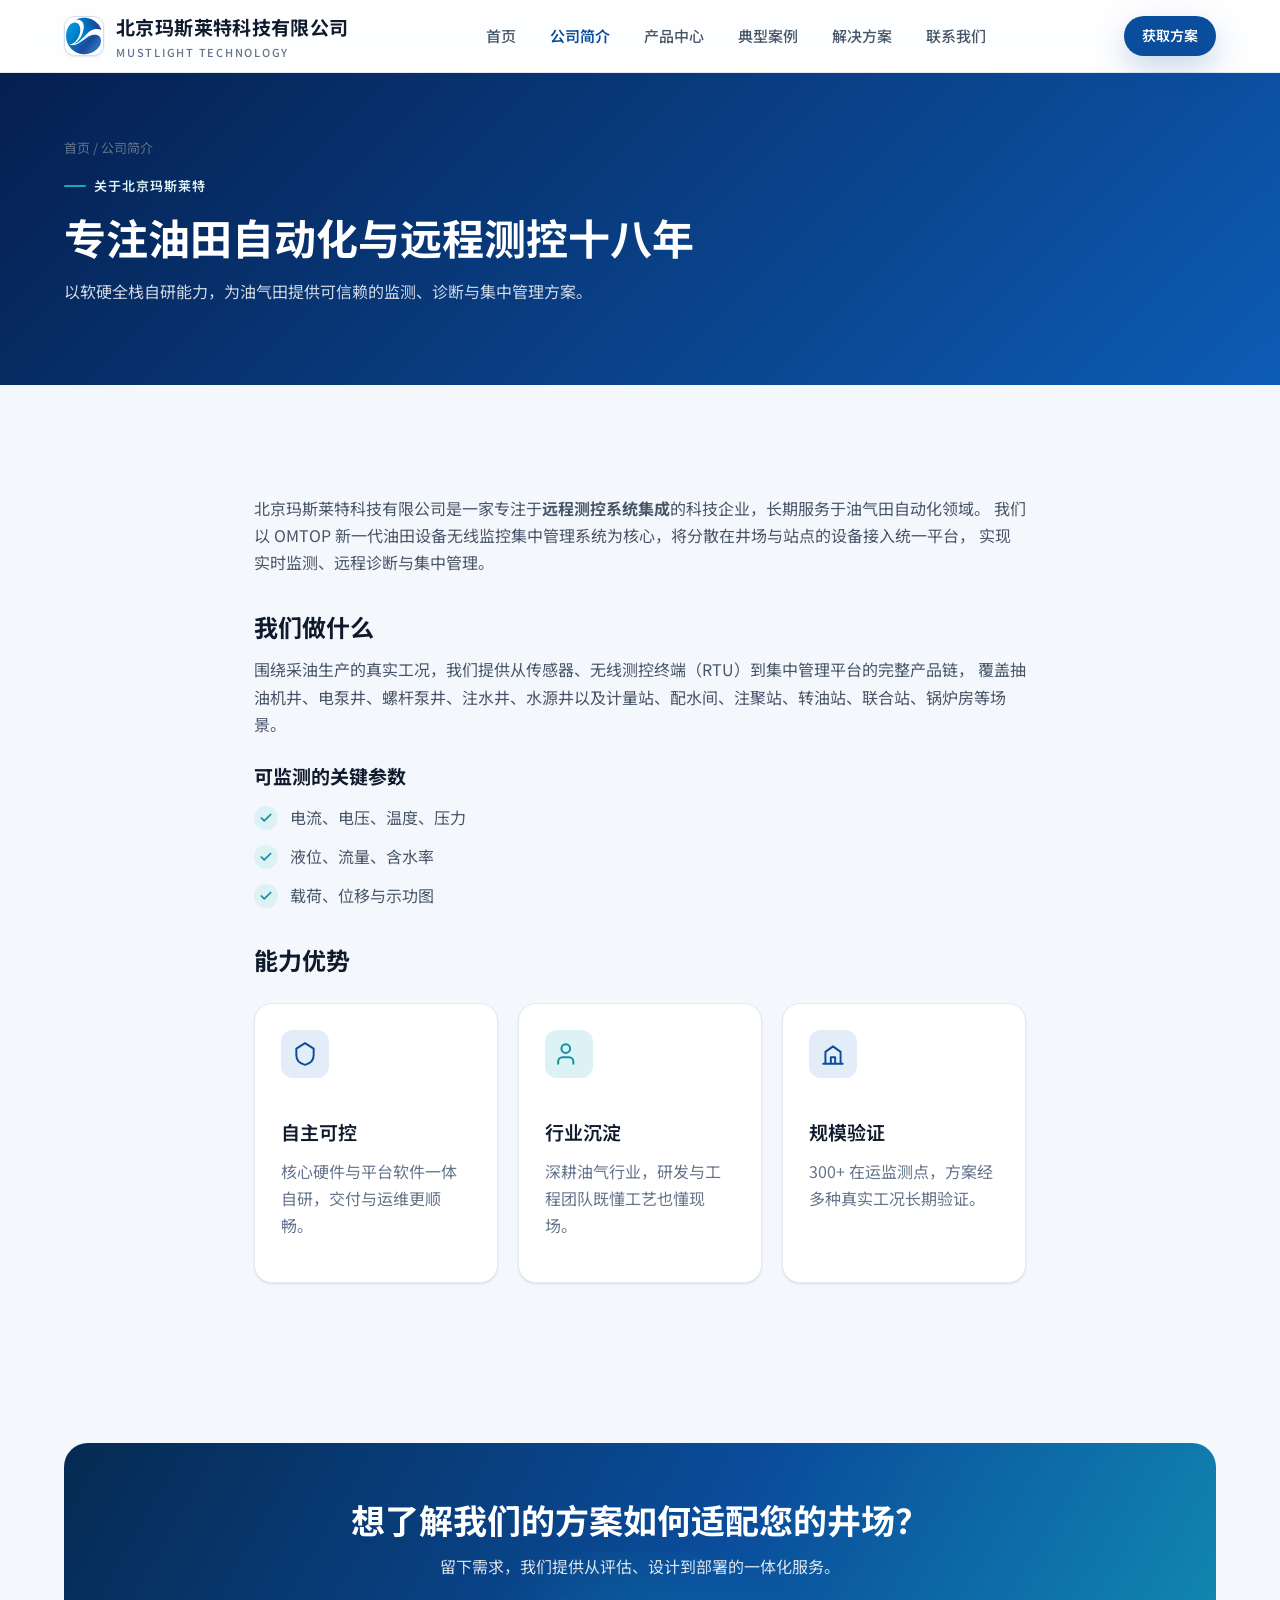
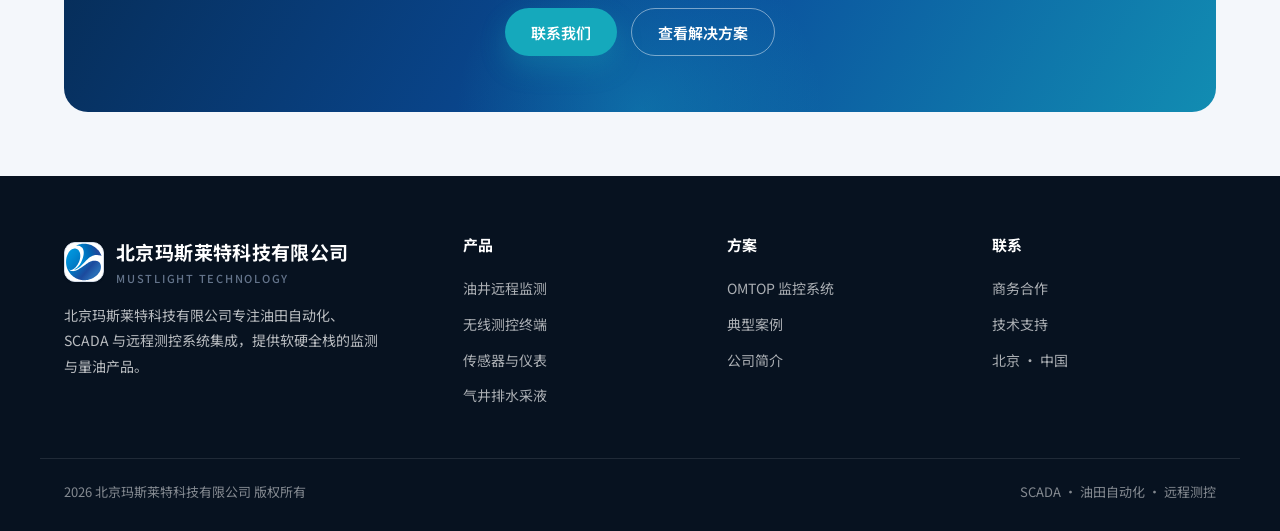
==== commit b2a6c244: "update" ====
--- a/about.html
+++ b/about.html
@@ -15,11 +15,11 @@
 <!-- ============ 头部 / 导航 ============ -->
 <header class="header">
   <div class="container header__inner">
-    <a class="brand" href="index.html" aria-label="玛斯莱特科技 首页">
+    <a class="brand" href="index.html" aria-label="北京玛斯莱特科技有限公司 首页">
       <span class="brand__mark" aria-hidden="true">
-        <svg viewBox="0 0 24 24" fill="none" stroke="#fff" stroke-width="2" stroke-linecap="round" stroke-linejoin="round"><path d="M3 12h3l2-6 4 14 3-9 2 4h4"/></svg>
+        <img class="brand__logo" src="assets/LOGO.svg" alt="北京玛斯莱特科技有限公司" />
       </span>
-      <span class="brand__name">玛斯莱特科技<small>MASLETECH</small></span>
+      <span class="brand__name">北京玛斯莱特科技有限公司<small>MUSTLIGHT TECHNOLOGY</small></span>
     </a>
     <nav class="nav" id="nav">
       <a href="index.html">首页</a>
@@ -42,7 +42,7 @@
 <section class="page-hero">
   <div class="container">
     <div class="breadcrumb"><a href="index.html">首页</a> / 公司简介</div>
-    <span class="eyebrow">关于玛斯莱特</span>
+    <span class="eyebrow">关于北京玛斯莱特</span>
     <h1>专注油田自动化与远程测控十八年</h1>
     <p>以软硬全栈自研能力，为油气田提供可信赖的监测、诊断与集中管理方案。</p>
   </div>
@@ -113,9 +113,9 @@
     <div>
       <a class="brand" href="index.html">
         <span class="brand__mark" aria-hidden="true">
-          <svg viewBox="0 0 24 24" fill="none" stroke="#fff" stroke-width="2" stroke-linecap="round" stroke-linejoin="round"><path d="M3 12h3l2-6 4 14 3-9 2 4h4"/></svg>
+          <img class="brand__logo" src="assets/LOGO.svg" alt="北京玛斯莱特科技有限公司" />
         </span>
-        <span class="brand__name">玛斯莱特科技<small>MASLETECH</small></span>
+        <span class="brand__name">北京玛斯莱特科技有限公司<small>MUSTLIGHT TECHNOLOGY</small></span>
       </a>
       <p class="footer__about">北京玛斯莱特科技有限公司专注油田自动化、SCADA 与远程测控系统集成，提供软硬全栈的监测与量油产品。</p>
     </div>
--- a/assets/css/styles.css
+++ b/assets/css/styles.css
@@ -172,12 +172,14 @@
 .brand__mark {
   width: 40px; height: 40px;
   border-radius: 11px;
-  background: var(--grad-hero);
+  background: #fff;
+  border: 1px solid var(--line-strong);
   display: grid; place-items: center;
-  box-shadow: var(--sh-brand);
+  box-shadow: var(--sh-sm);
   flex: none;
-}
-.brand__mark svg { width: 24px; height: 24px; }
+  overflow: hidden;
+}
+.brand__logo { width: 100%; height: 100%; object-fit: contain; }
 .brand__name { font-size: 19px; font-weight: 700; color: var(--ink); letter-spacing: 0.02em; }
 .brand__name small { display: block; font-size: 11px; font-weight: 500; color: var(--muted); letter-spacing: 0.16em; }
 
@@ -679,12 +681,18 @@
   :root { --section-y: 64px; }
   .nav, .header__cta .btn--outline { display: none; }
   .nav-toggle { display: grid; }
+  .header__inner { height: 60px; }
+  .brand { gap: 9px; min-width: 0; }
+  .brand__mark { width: 34px; height: 34px; border-radius: 9px; }
+  .brand__name { font-size: 15px; line-height: 1.15; white-space: nowrap; }
+  .brand__name small { display: none; }
+  .header__cta .btn--primary { display: none; }
   .nav.open {
     display: flex;
     flex-direction: column;
     align-items: stretch;
     position: absolute;
-    top: 72px; left: 0; right: 0;
+    top: 60px; left: 0; right: 0;
     background: #fff;
     border-bottom: 1px solid var(--line);
     padding: 12px var(--gutter) 18px;
